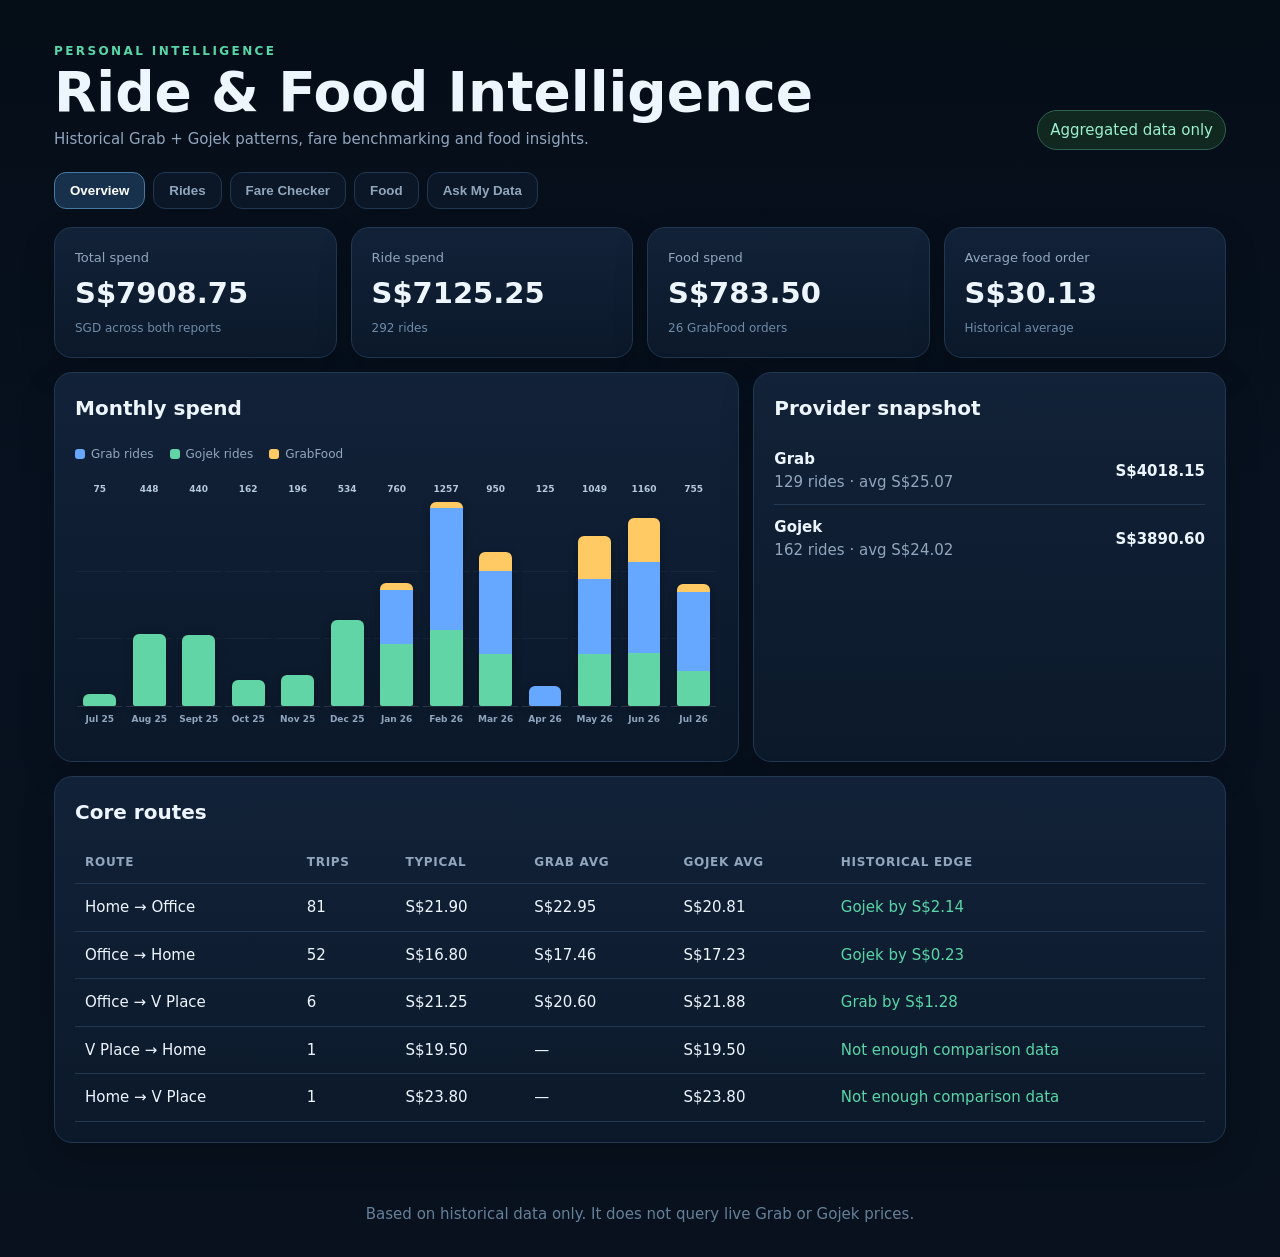
==== docs/index.html @ 95db6c5e "Update index.html" ====
<!doctype html>

<html lang="en">

<head>

  <meta charset="utf-8">

  <meta
    name="viewport"
    content="width=device-width, initial-scale=1"
  >

  <title>
    Ride & Food Intelligence
  </title>


  <!--
    Version number forces browsers to load
    the latest CSS instead of a cached copy.
  -->

  <link
    rel="stylesheet"
    href="styles.css?v=5"
  >


  <!--
    Final safety rules for the monthly chart.

    These override any older cached layout rules
    and prevent a horizontal scrollbar.
  -->

  <style>

    .chart-card {
      overflow: hidden !important;
    }


    .monthly-chart {
      width: 100% !important;

      min-width: 0 !important;

      max-width: 100% !important;

      overflow: hidden !important;
    }


    .monthly-bars {
      width: 100% !important;

      min-width: 0 !important;

      max-width: 100% !important;

      display: flex !important;

      justify-content: space-between !important;

      align-items: stretch !important;

      gap: 4px !important;

      overflow-x: hidden !important;

      overflow-y: hidden !important;

      scrollbar-width: none !important;
    }


    .monthly-bars::-webkit-scrollbar {
      display: none !important;
    }


    .month-column {
      flex: 1 1 0 !important;

      width: auto !important;

      min-width: 0 !important;

      max-width: none !important;
    }


    .month-bar-area {
      width: 100% !important;

      min-width: 0 !important;
    }


    .month-stack {
      width: min(
        34px,
        72%
      ) !important;
    }


    .month-value {
      font-size: 9px !important;

      overflow: hidden !important;

      white-space: nowrap !important;
    }


    .month-label {
      min-width: 0 !important;

      font-size: 9px !important;

      white-space: nowrap !important;

      overflow: hidden !important;
    }

  </style>

</head>


<body>


  <!-- =====================================================
       HEADER
  ====================================================== -->

  <header class="hero">

    <div>

      <div class="eyebrow">
        PERSONAL INTELLIGENCE
      </div>

      <h1>
        Ride &amp; Food Intelligence
      </h1>

      <p>
        Historical Grab + Gojek patterns,
        fare benchmarking and food insights.
      </p>

    </div>


    <div class="privacy-pill">
      Aggregated data only
    </div>

  </header>



  <!-- =====================================================
       NAVIGATION
  ====================================================== -->

  <nav class="tabs">

    <button
      class="tab active"
      data-tab="overview"
    >
      Overview
    </button>


    <button
      class="tab"
      data-tab="rides"
    >
      Rides
    </button>


    <button
      class="tab"
      data-tab="fare"
    >
      Fare Checker
    </button>


    <button
      class="tab"
      data-tab="food"
    >
      Food
    </button>


    <button
      class="tab"
      data-tab="agent"
    >
      Ask My Data
    </button>

  </nav>



  <!-- =====================================================
       MAIN
  ====================================================== -->

  <main>



    <!-- ===================================================
         OVERVIEW
    ==================================================== -->

    <section
      id="overview"
      class="panel active"
    >


      <div
        id="summaryCards"
        class="cards"
      >
      </div>



      <div class="grid two">


        <!-- MONTHLY SPEND -->

        <article class="card chart-card">

          <h2>
            Monthly spend
          </h2>

          <!--
            app.js replaces this placeholder
            with the HTML/CSS monthly chart.
          -->

          <div id="monthlyChart">
          </div>

        </article>



        <!-- PROVIDER SNAPSHOT -->

        <article class="card">

          <h2>
            Provider snapshot
          </h2>

          <div id="providerSnapshot">
          </div>

        </article>


      </div>



      <!-- CORE ROUTES -->

      <article class="card">

        <h2>
          Core routes
        </h2>


        <div class="table-wrap">

          <table>

            <thead>

              <tr>

                <th>
                  Route
                </th>

                <th>
                  Trips
                </th>

                <th>
                  Typical
                </th>

                <th>
                  Grab avg
                </th>

                <th>
                  Gojek avg
                </th>

                <th>
                  Historical edge
                </th>

              </tr>

            </thead>


            <tbody id="coreRoutes">
            </tbody>

          </table>

        </div>

      </article>


    </section>



    <!-- ===================================================
         RIDES
    ==================================================== -->

    <section
      id="rides"
      class="panel"
    >

      <article class="card">


        <div class="section-head">

          <div>

            <h2>
              Route Explorer
            </h2>

            <p>
              Compare your historical fare
              distribution and timing patterns.
            </p>

          </div>


          <select id="routeSelect">
          </select>

        </div>


        <div id="routeDetail">
        </div>


      </article>

    </section>



    <!-- ===================================================
         FARE CHECKER
    ==================================================== -->

    <section
      id="fare"
      class="panel"
    >

      <article class="card fare-box">


        <h2>
          Is this quoted fare good?
        </h2>


        <p>

          Enter a current quote and compare
          it with your own history.

          The score is from 0 to 5.

        </p>



        <div class="form-grid">


          <label>

            Route

            <select id="fareRoute">
            </select>

          </label>



          <label>

            Provider

            <select id="fareProvider">

              <option>
                Grab
              </option>

              <option>
                Gojek
              </option>

              <option value="Overall">
                Either / overall
              </option>

            </select>

          </label>



          <label>

            Quoted fare (SGD)

            <input
              id="fareAmount"
              type="number"
              step="0.01"
              min="0"
              placeholder="e.g. 24.90"
            >

          </label>



          <button id="checkFare">

            Check fare

          </button>


        </div>



        <div
          id="fareResult"
          class="result-box muted"
        >

          Enter a fare to compare
          it with your history.

        </div>


      </article>

    </section>



    <!-- ===================================================
         FOOD
    ==================================================== -->

    <section
      id="food"
      class="panel"
    >


      <div class="grid two">


        <article class="card">

          <h2>
            Food overview
          </h2>

          <div id="foodSummary">
          </div>

        </article>



        <article class="card">

          <h2>
            Most ordered
          </h2>

          <div id="topFood">
          </div>

        </article>


      </div>


    </section>



    <!-- ===================================================
         ASK MY DATA
    ==================================================== -->

    <section
      id="agent"
      class="panel"
    >


      <article class="card">


        <h2>
          Ask My Data
        </h2>


        <p>

          This first version answers common
          questions from the aggregated dataset
          without sending your data to an
          external AI service.

        </p>



        <div class="chips">


          <button
            data-q="
              What is my normal fare
              from home to office?
            "
          >
            Home → Office fare
          </button>



          <button
            data-q="
              Which is cheaper
              from home to office?
            "
          >
            Cheaper to office
          </button>



          <button
            data-q="
              How much have I spent
              on rides?
            "
          >
            Ride spend
          </button>



          <button
            data-q="
              What food do I order most?
            "
          >
            Top food
          </button>


        </div>



        <div class="ask-row">


          <input
            id="agentQuestion"
            placeholder="
              Ask about fares,
              routes,
              spending or food
            "
          >


          <button id="askButton">
            Ask
          </button>


        </div>



        <div
          id="agentAnswer"
          class="result-box"
        >

          Try one of the quick
          questions above.

        </div>


      </article>


    </section>


  </main>



  <!-- =====================================================
       FOOTER
  ====================================================== -->

  <footer>

    Based on historical data only.
    It does not query live Grab or Gojek prices.

  </footer>



  <!--
    Version number forces browser to load
    the newest JavaScript.
  -->

  <script src="app.js?v=6">
  </script>


</body>

</html>
---- docs/styles.css ----
/* =========================================================
   ROOT
========================================================= */

:root {
  --bg: #07111f;
  --bg-deep: #050d17;

  --panel: #0d1a2b;
  --panel-light: #122238;
  --panel-soft: #0a1828;

  --text: #edf5ff;
  --muted: #91a6bd;

  --accent: #58d6a7;
  --accent-blue: #6ea8ff;

  --line: #223750;

  --grab: #66a7ff;
  --gojek: #62d5a7;
  --food: #ffc963;

  --warning: #ffbf66;
  --danger: #ff8585;
}


/* =========================================================
   RESET
========================================================= */

* {
  box-sizing: border-box;
}

html {
  min-height: 100%;
}

body {
  margin: 0;
  min-height: 100vh;

  background:
    linear-gradient(
      180deg,
      var(--bg-deep),
      var(--bg) 40%,
      #08111d
    );

  color: var(--text);

  font-family:
    Inter,
    ui-sans-serif,
    system-ui,
    -apple-system,
    BlinkMacSystemFont,
    "Segoe UI",
    sans-serif;

  font-size: 15px;
  line-height: 1.5;

  overflow-x: hidden;
}


/* =========================================================
   HERO
========================================================= */

.hero {
  max-width: 1220px;

  margin: 0 auto;

  padding:
    42px
    24px
    22px;

  display: flex;

  justify-content: space-between;
  align-items: flex-end;

  gap: 24px;
}

.eyebrow {
  font-size: 12px;
  letter-spacing: 0.2em;

  color: var(--accent);

  font-weight: 800;
}

.hero h1 {
  margin: 4px 0 6px;

  font-size:
    clamp(
      30px,
      5vw,
      55px
    );

  line-height: 1.05;
}

.hero p {
  margin: 0;

  color: var(--muted);
}

.privacy-pill {
  border:
    1px solid
    #2f614f;

  background:
    #10281f;

  color:
    #9df0ce;

  padding:
    8px
    12px;

  border-radius:
    999px;

  white-space:
    nowrap;
}


/* =========================================================
   TABS
========================================================= */

.tabs {
  max-width: 1220px;

  margin:
    0
    auto;

  padding:
    0
    24px
    18px;

  display: flex;

  gap: 8px;

  overflow-x: auto;

  scrollbar-width: thin;
}

.tab {
  flex:
    0
    0
    auto;

  border:
    1px solid
    var(--line);

  background:
    #0b1727;

  color:
    var(--muted);

  padding:
    10px
    15px;

  border-radius:
    12px;

  cursor: pointer;

  font-weight: 600;
}

.tab:hover {
  color: white;

  border-color:
    #3b6b89;

  background:
    #13263d;
}

.tab.active {
  color: white;

  border-color:
    #477aa0;

  background:
    #17304c;
}


/* =========================================================
   MAIN
========================================================= */

main {
  max-width: 1220px;

  margin:
    0
    auto;

  padding:
    0
    24px
    60px;
}

.panel {
  display: none;
}

.panel.active {
  display: block;
}


/* =========================================================
   GENERAL CARD
========================================================= */

.card {
  position: relative;

  background:
    linear-gradient(
      180deg,
      rgba(18, 34, 56, 0.98),
      rgba(11, 25, 42, 0.98)
    );

  border:
    1px solid
    var(--line);

  border-radius:
    18px;

  padding:
    20px;

  box-shadow:
    0
    14px
    34px
    rgba(
      0,
      0,
      0,
      0.18
    );
}


/* =========================================================
   SUMMARY CARDS
========================================================= */

.cards {
  display: grid;

  grid-template-columns:
    repeat(
      4,
      minmax(
        0,
        1fr
      )
    );

  gap: 14px;

  margin-bottom:
    14px;
}

.metric .label {
  color:
    var(--muted);

  font-size:
    13px;
}

.metric .value {
  margin-top:
    4px;

  font-size:
    29px;

  font-weight:
    800;
}

.metric .sub {
  margin-top:
    4px;

  font-size:
    12px;

  color:
    #6f8ba6;
}


/* =========================================================
   GENERAL GRID
========================================================= */

.grid.two {
  display: grid;

  grid-template-columns:
    minmax(
      0,
      1.45fr
    )
    minmax(
      0,
      1fr
    );

  gap: 14px;

  margin-bottom:
    14px;
}


/* =========================================================
   HEADINGS
========================================================= */

h2 {
  margin:
    0
    0
    14px;

  font-size:
    20px;
}

h3 {
  margin: 0;

  font-size:
    18px;
}

.section-head {
  display: flex;

  justify-content:
    space-between;

  align-items:
    center;

  gap: 16px;

  margin-bottom:
    18px;
}

.section-head p {
  margin:
    3px
    0;

  color:
    var(--muted);
}


/* =========================================================
   MONTHLY CHART
========================================================= */

.chart-card {
  height: 390px;
  min-height: 390px;

  overflow: hidden !important;
}

#monthlyChart {
  width: 100%;

  overflow: hidden;
}

.monthly-chart {
  width: 100% !important;

  min-width: 0 !important;
  max-width: 100% !important;

  height: 310px;

  display: flex;

  flex-direction:
    column;

  overflow:
    hidden !important;
}


/* =========================================================
   MONTHLY LEGEND
========================================================= */

.monthly-legend {
  height: 34px;
  min-height: 34px;

  display: flex;

  align-items:
    center;

  flex-wrap:
    wrap;

  gap: 16px;

  margin-bottom:
    6px;

  color:
    var(--muted);

  font-size:
    12px;
}

.legend-item {
  display: flex;

  align-items:
    center;

  gap: 6px;
}

.legend-dot {
  width: 10px;
  height: 10px;

  border-radius:
    3px;
}

.legend-grab {
  background:
    var(--grab);
}

.legend-gojek {
  background:
    var(--gojek);
}

.legend-food {
  background:
    var(--food);
}


/* =========================================================
   MONTHLY BARS
========================================================= */

.monthly-bars {
  width: 100% !important;

  min-width: 0 !important;
  max-width: 100% !important;

  height: 265px;
  min-height: 265px;
  max-height: 265px;

  display: flex;

  justify-content:
    space-between;

  align-items:
    stretch;

  gap: 4px;

  padding:
    0
    2px;

  overflow:
    hidden !important;

  scrollbar-width:
    none;
}

.monthly-bars::-webkit-scrollbar {
  display: none;
}

.month-column {
  flex:
    1
    1
    0 !important;

  min-width:
    0 !important;

  max-width:
    none !important;

  height:
    265px;

  display:
    grid;

  grid-template-rows:
    25px
    205px
    35px;

  text-align:
    center;
}

.month-value {
  height:
    25px;

  display:
    flex;

  align-items:
    center;

  justify-content:
    center;

  color:
    #b7c9db;

  font-size:
    9px;

  font-weight:
    600;

  white-space:
    nowrap;

  overflow:
    hidden;
}

.month-bar-area {
  width:
    100%;

  min-width:
    0;

  height:
    205px;

  display:
    flex;

  align-items:
    flex-end;

  justify-content:
    center;

  position:
    relative;

  border-bottom:
    1px solid
    rgba(
      145,
      166,
      189,
      0.2
    );
}

.month-bar-area::before {
  content: "";

  position:
    absolute;

  left: 0;
  right: 0;

  bottom:
    33%;

  border-top:
    1px solid
    rgba(
      255,
      255,
      255,
      0.04
    );
}

.month-bar-area::after {
  content: "";

  position:
    absolute;

  left: 0;
  right: 0;

  bottom:
    66%;

  border-top:
    1px solid
    rgba(
      255,
      255,
      255,
      0.04
    );
}

.month-stack {
  width:
    min(
      34px,
      72%
    ) !important;

  min-height:
    2px;

  max-height:
    100%;

  display:
    flex;

  flex-direction:
    column-reverse;

  border-radius:
    6px
    6px
    2px
    2px;

  overflow:
    hidden;

  position:
    relative;

  z-index:
    2;

  cursor:
    help;

  box-shadow:
    0
    3px
    10px
    rgba(
      0,
      0,
      0,
      0.25
    );

  transition:
    0.18s ease;
}

.month-stack:hover {
  transform:
    translateY(
      -4px
    );

  filter:
    brightness(
      1.12
    );
}

.month-segment {
  width:
    100%;

  flex-shrink:
    0;
}

.segment-grab {
  background:
    var(--grab);
}

.segment-gojek {
  background:
    var(--gojek);
}

.segment-food {
  background:
    var(--food);
}

.month-label {
  min-width:
    0;

  height:
    35px;

  padding-top:
    7px;

  color:
    var(--muted);

  font-size:
    9px;

  font-weight:
    600;

  line-height:
    1.15;

  white-space:
    nowrap;

  overflow:
    hidden;
}

.monthly-empty {
  min-height:
    240px;

  display:
    flex;

  align-items:
    center;

  justify-content:
    center;

  color:
    var(--muted);
}


/* =========================================================
   PROVIDER / FOOD ROWS
========================================================= */

.provider-row,
.food-row {
  display:
    flex;

  justify-content:
    space-between;

  align-items:
    center;

  gap: 12px;

  padding:
    11px
    0;

  border-bottom:
    1px solid
    var(--line);
}

.provider-row:last-child,
.food-row:last-child {
  border-bottom:
    0;
}


/* =========================================================
   TABLES
========================================================= */

.table-wrap {
  width:
    100%;

  overflow-x:
    auto;

  overflow-y:
    hidden;
}

table {
  width:
    100%;

  border-collapse:
    collapse;
}

th,
td {
  padding:
    12px
    10px;

  text-align:
    left;

  border-bottom:
    1px solid
    var(--line);

  white-space:
    nowrap;
}

th {
  color:
    var(--muted);

  font-size:
    12px;

  text-transform:
    uppercase;

  letter-spacing:
    0.06em;
}

.good {
  color:
    var(--accent);
}

.muted {
  color:
    var(--muted);
}


/* =========================================================
   FORM ELEMENTS
========================================================= */

select,
input {
  width:
    100%;

  border:
    1px solid
    #29425d;

  border-radius:
    10px;

  background:
    #081523;

  color:
    var(--text);

  padding:
    11px
    12px;

  font:
    inherit;

  outline:
    none;
}

select:focus,
input:focus {
  border-color:
    var(--accent-blue);

  box-shadow:
    0
    0
    0
    2px
    rgba(
      110,
      168,
      255,
      0.12
    );
}

select {
  min-width:
    210px;
}


/* =========================================================
   BASIC ROUTE KPI
========================================================= */

.route-kpis {
  display:
    grid;

  grid-template-columns:
    repeat(
      4,
      minmax(
        0,
        1fr
      )
    );

  gap:
    12px;
}

.mini {
  padding:
    15px;

  border:
    1px solid
    var(--line);

  border-radius:
    14px;

  background:
    #091827;
}

.mini span {
  display:
    block;

  color:
    var(--muted);

  font-size:
    12px;

  margin-bottom:
    4px;
}

.mini strong {
  font-size:
    21px;
}


/* =========================================================
   RIDES GLOBAL SUMMARY
========================================================= */

.rides-global-summary {
  display:
    grid;

  grid-template-columns:
    repeat(
      4,
      minmax(
        0,
        1fr
      )
    );

  gap:
    12px;

  margin-bottom:
    26px;
}

.ride-summary-box {
  padding:
    16px;

  border:
    1px solid
    var(--line);

  border-radius:
    14px;

  background:
    #091827;
}

.ride-summary-box span {
  display:
    block;

  color:
    var(--muted);

  font-size:
    12px;
}

.ride-summary-box strong {
  display:
    block;

  margin-top:
    4px;

  font-size:
    21px;
}


/* =========================================================
   RIDE SECTIONS
========================================================= */

.ride-section {
  margin-top:
    30px;

  padding-top:
    26px;

  border-top:
    1px solid
    var(--line);
}

.ride-section-title {
  display:
    flex;

  justify-content:
    space-between;

  gap:
    20px;

  margin-bottom:
    18px;
}

.ride-section-title p {
  margin:
    4px
    0
    0;

  color:
    var(--muted);

  font-size:
    13px;
}


/* =========================================================
   MOST FREQUENT ROUTES
========================================================= */

.route-ranking {
  display:
    grid;

  gap:
    8px;
}

.route-rank-row {
  width:
    100%;

  display:
    grid;

  grid-template-columns:
    38px
    minmax(
      0,
      1fr
    )
    auto;

  align-items:
    center;

  gap:
    12px;

  padding:
    12px
    14px;

  border:
    1px solid
    var(--line);

  border-radius:
    12px;

  background:
    #091827;

  color:
    var(--text);

  text-align:
    left;

  cursor:
    pointer;

  transition:
    0.15s ease;
}

.route-rank-row:hover {
  border-color:
    #426587;

  background:
    #102239;

  transform:
    translateX(
      2px
    );
}

.route-rank-row.active-route {
  border-color:
    #39735e;

  background:
    #10271f;
}

.rank-number {
  width:
    30px;

  height:
    30px;

  display:
    flex;

  align-items:
    center;

  justify-content:
    center;

  border-radius:
    50%;

  background:
    #162941;

  color:
    var(--accent);

  font-weight:
    800;
}

.rank-route {
  min-width:
    0;
}

.rank-route strong {
  display:
    block;

  overflow:
    hidden;

  text-overflow:
    ellipsis;

  white-space:
    nowrap;
}

.rank-route small {
  display:
    block;

  margin-top:
    2px;

  color:
    var(--muted);
}

.rank-edge {
  color:
    var(--accent);

  font-size:
    12px;

  text-align:
    right;

  white-space:
    nowrap;
}


/* =========================================================
   SELECTED ROUTE HEADER
========================================================= */

.selected-route-header {
  margin-top:
    30px;

  display:
    flex;

  justify-content:
    space-between;

  align-items:
    center;

  gap:
    20px;
}

.route-eyebrow {
  color:
    var(--accent);

  font-size:
    11px;

  font-weight:
    800;

  letter-spacing:
    0.14em;

  margin-bottom:
    3px;
}

.selected-route-header h2 {
  margin:
    0
    0
    8px;

  font-size:
    28px;
}

.route-median-big {
  min-width:
    180px;

  padding:
    15px
    18px;

  border:
    1px solid
    var(--line);

  border-radius:
    14px;

  background:
    #091827;

  text-align:
    right;
}

.route-median-big span {
  display:
    block;

  color:
    var(--muted);

  font-size:
    12px;
}

.route-median-big strong {
  display:
    block;

  margin-top:
    2px;

  font-size:
    28px;
}


/* =========================================================
   CONFIDENCE BADGE
========================================================= */

.confidence-badge {
  display:
    inline-flex;

  align-items:
    center;

  padding:
    5px
    9px;

  border-radius:
    999px;

  font-size:
    11px;

  font-weight:
    700;
}

.confidence-high {
  background:
    #103225;

  border:
    1px solid
    #2c7457;

  color:
    #86e7bd;
}

.confidence-medium {
  background:
    #122a3f;

  border:
    1px solid
    #376389;

  color:
    #8fc8ff;
}

.confidence-low {
  background:
    #302619;

  border:
    1px solid
    #775c35;

  color:
    #ffd089;
}


/* =========================================================
   ENHANCED ROUTE KPIs
========================================================= */

.enhanced-route-kpis {
  margin-top:
    20px;
}


/* =========================================================
   ROUTE INTELLIGENCE
========================================================= */

.route-intelligence-banner {
  margin-top:
    16px;
}

.recommendation-good,
.recommendation-neutral {
  padding:
    15px
    17px;

  border-radius:
    13px;
}

.recommendation-good {
  border:
    1px solid
    #2b6b52;

  background:
    #0d281f;

  color:
    #b7f4d9;
}

.recommendation-neutral {
  border:
    1px solid
    var(--line);

  background:
    #0a1c2c;

  color:
    #bdd0e2;
}


/* =========================================================
   PROVIDER COMPARISON CARDS
========================================================= */

.ride-provider-grid {
  display:
    grid;

  grid-template-columns:
    repeat(
      2,
      minmax(
        0,
        1fr
      )
    );

  gap:
    14px;
}

.ride-provider-card {
  padding:
    18px;

  border:
    1px solid
    var(--line);

  border-radius:
    16px;

  background:
    #091827;
}

.ride-provider-card.provider-winner {
  border-color:
    #35755a;

  background:
    linear-gradient(
      180deg,
      #10271f,
      #091b17
    );
}

.provider-card-head {
  display:
    flex;

  justify-content:
    space-between;

  align-items:
    center;

  gap:
    12px;
}

.winner-badge {
  padding:
    4px
    8px;

  border-radius:
    999px;

  background:
    #174330;

  color:
    #8ce6bd;

  font-size:
    10px;

  font-weight:
    800;
}

.provider-main-value {
  margin-top:
    12px;

  font-size:
    32px;

  font-weight:
    900;
}

.provider-detail-grid {
  margin-top:
    16px;

  padding-top:
    14px;

  border-top:
    1px solid
    var(--line);

  display:
    grid;

  grid-template-columns:
    1fr
    1fr;

  gap:
    12px;
}

.provider-detail-grid span {
  display:
    block;

  color:
    var(--muted);

  font-size:
    11px;
}

.provider-detail-grid strong {
  display:
    block;

  margin-top:
    3px;
}


/* =========================================================
   PATTERN INSIGHTS
========================================================= */

.pattern-insights {
  display:
    grid;

  grid-template-columns:
    repeat(
      2,
      minmax(
        0,
        1fr
      )
    );

  gap:
    12px;

  margin-bottom:
    18px;
}

.pattern-callout {
  padding:
    16px;

  border-radius:
    14px;
}

.pattern-callout span,
.pattern-callout small {
  display:
    block;
}

.pattern-callout span {
  font-size:
    11px;

  font-weight:
    700;

  text-transform:
    uppercase;

  letter-spacing:
    0.05em;

  opacity:
    0.8;
}

.pattern-callout strong {
  display:
    block;

  margin:
    4px
    0;

  font-size:
    21px;
}

.pattern-callout small {
  opacity:
    0.8;
}

.best-pattern {
  border:
    1px solid
    #2a7256;

  background:
    #0e291f;

  color:
    #a8edcf;
}

.expensive-pattern {
  border:
    1px solid
    #775d39;

  background:
    #2b2318;

  color:
    #ffd59a;
}


/* =========================================================
   PATTERN BARS
========================================================= */

.pattern-list {
  display:
    grid;

  gap:
    10px;
}

.pattern-row {
  display:
    grid;

  grid-template-columns:
    145px
    minmax(
      0,
      1fr
    )
    75px;

  align-items:
    center;

  gap:
    12px;
}

.pattern-name strong {
  display:
    block;

  font-size:
    13px;
}

.pattern-name small {
  display:
    block;

  color:
    var(--muted);

  font-size:
    11px;
}

.pattern-bar-track {
  height:
    10px;

  overflow:
    hidden;

  border-radius:
    999px;

  background:
    #06111e;
}

.pattern-bar-fill {
  height:
    100%;

  min-width:
    3px;

  border-radius:
    999px;

  background:
    linear-gradient(
      90deg,
      var(--accent),
      var(--accent-blue)
    );
}

.pattern-price {
  text-align:
    right;

  font-weight:
    700;
}


/* =========================================================
   FARE CHECKER
========================================================= */

.form-grid {
  display:
    grid;

  grid-template-columns:
    minmax(
      0,
      2fr
    )
    minmax(
      0,
      1fr
    )
    minmax(
      0,
      1fr
    )
    auto;

  gap:
    12px;

  align-items:
    end;
}

.form-grid label {
  color:
    var(--muted);

  font-size:
    12px;
}

.form-grid button,
.ask-row button {
  height:
    43px;

  border:
    0;

  border-radius:
    11px;

  padding:
    0
    20px;

  font-weight:
    800;

  background:
    linear-gradient(
      135deg,
      var(--accent),
      #54a9ff
    );

  color:
    #05131d;

  cursor:
    pointer;
}

.form-grid button:hover,
.ask-row button:hover {
  filter:
    brightness(
      1.08
    );
}

.result-box {
  margin-top:
    18px;

  padding:
    18px;

  border:
    1px solid
    var(--line);

  border-radius:
    14px;

  background:
    #081624;
}

.score {
  font-size:
    38px;

  font-weight:
    900;

  line-height:
    1.1;
}

.score small {
  font-size:
    15px;

  color:
    var(--muted);
}


/* =========================================================
   ASK MY DATA
========================================================= */

.chips {
  display:
    flex;

  flex-wrap:
    wrap;

  gap:
    8px;

  margin-bottom:
    14px;
}

.chips button {
  border:
    1px solid
    var(--line);

  background:
    #0b1727;

  color:
    var(--muted);

  padding:
    9px
    13px;

  border-radius:
    999px;

  cursor:
    pointer;
}

.chips button:hover {
  color:
    white;

  border-color:
    #3b6b89;

  background:
    #13263d;
}

.ask-row {
  display:
    grid;

  grid-template-columns:
    minmax(
      0,
      1fr
    )
    auto;

  gap:
    10px;
}


/* =========================================================
   FOOTER
========================================================= */

footer {
  padding:
    0
    24px
    32px;

  text-align:
    center;

  color:
    #658099;
}


/* =========================================================
   TABLET
========================================================= */

@media (
  max-width:
    900px
) {

  .cards {
    grid-template-columns:
      repeat(
        2,
        minmax(
          0,
          1fr
        )
      );
  }

  .grid.two {
    grid-template-columns:
      1fr;
  }

  .rides-global-summary {
    grid-template-columns:
      repeat(
        2,
        minmax(
          0,
          1fr
        )
      );
  }

  .route-kpis {
    grid-template-columns:
      repeat(
        2,
        minmax(
          0,
          1fr
        )
      );
  }

  .ride-provider-grid {
    grid-template-columns:
      1fr;
  }

  .form-grid {
    grid-template-columns:
      1fr
      1fr;
  }

  .hero {
    align-items:
      flex-start;

    flex-direction:
      column;
  }

  .privacy-pill {
    align-self:
      flex-start;
  }

  .route-rank-row {
    grid-template-columns:
      38px
      minmax(
        0,
        1fr
      );
  }

  .rank-edge {
    grid-column:
      2;

    text-align:
      left;
  }
}


/* =========================================================
   MOBILE
========================================================= */

@media (
  max-width:
    600px
) {

  .hero {
    padding:
      28px
      16px
      18px;
  }

  .tabs {
    padding:
      0
      16px
      16px;
  }

  main {
    padding:
      0
      16px
      40px;
  }

  .cards {
    grid-template-columns:
      1fr;
  }

  .rides-global-summary {
    grid-template-columns:
      1fr
      1fr;
  }

  .route-kpis {
    grid-template-columns:
      1fr
      1fr;
  }

  .form-grid {
    grid-template-columns:
      1fr;
  }

  .ask-row {
    grid-template-columns:
      1fr;
  }

  .section-head {
    align-items:
      stretch;

    flex-direction:
      column;
  }

  select {
    min-width:
      0;
  }

  .selected-route-header {
    align-items:
      stretch;

    flex-direction:
      column;
  }

  .route-median-big {
    width:
      100%;

    text-align:
      left;
  }

  .pattern-insights {
    grid-template-columns:
      1fr;
  }

  .pattern-row {
    grid-template-columns:
      105px
      minmax(
        0,
        1fr
      )
      65px;

    gap:
      8px;
  }

  .rank-edge {
    white-space:
      normal;
  }

  .provider-detail-grid {
    grid-template-columns:
      1fr;
  }
}


/* =========================================================
   SMALL MOBILE
========================================================= */

@media (
  max-width:
    420px
) {

  .rides-global-summary {
    grid-template-columns:
      1fr;
  }

  .route-kpis {
    grid-template-columns:
      1fr;
  }

  .route-rank-row {
    grid-template-columns:
      32px
      minmax(
        0,
        1fr
      );
  }

  .pattern-row {
    grid-template-columns:
      90px
      minmax(
        0,
        1fr
      )
      60px;
  }

  .pattern-name strong {
    font-size:
      12px;
  }
}
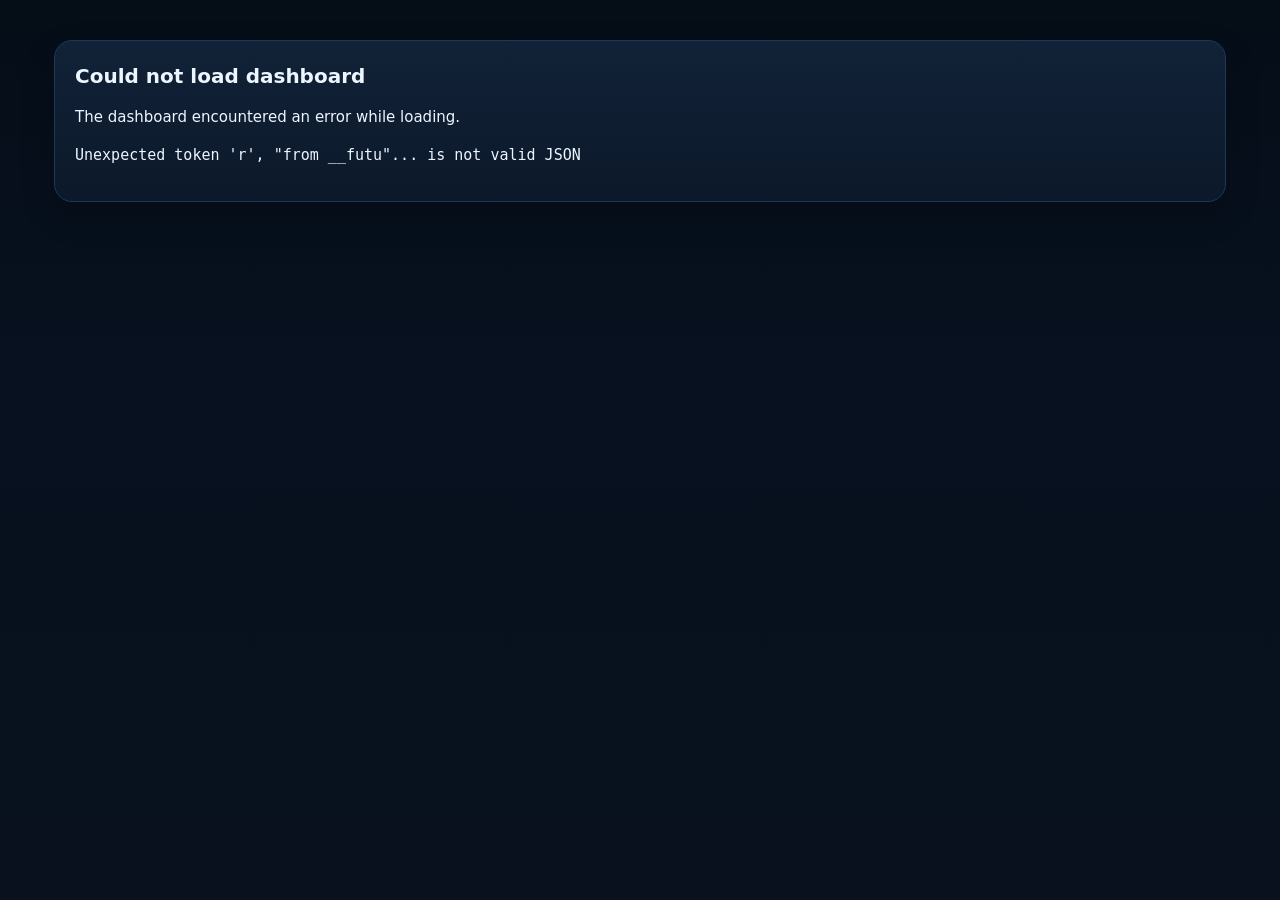
==== commit 58d17aef: "Update index.html" ====
--- a/docs/index.html
+++ b/docs/index.html
@@ -252,7 +252,7 @@
           </h2>
 
           <!--
-            app.js replaces this placeholder
+             replaces this placeholder
             with the HTML/CSS monthly chart.
           -->
 
@@ -679,7 +679,7 @@
     the newest JavaScript.
   -->
 
-  <script src="app.js?v=6">
+  <script src="app.js?v=12">
   </script>
 
 
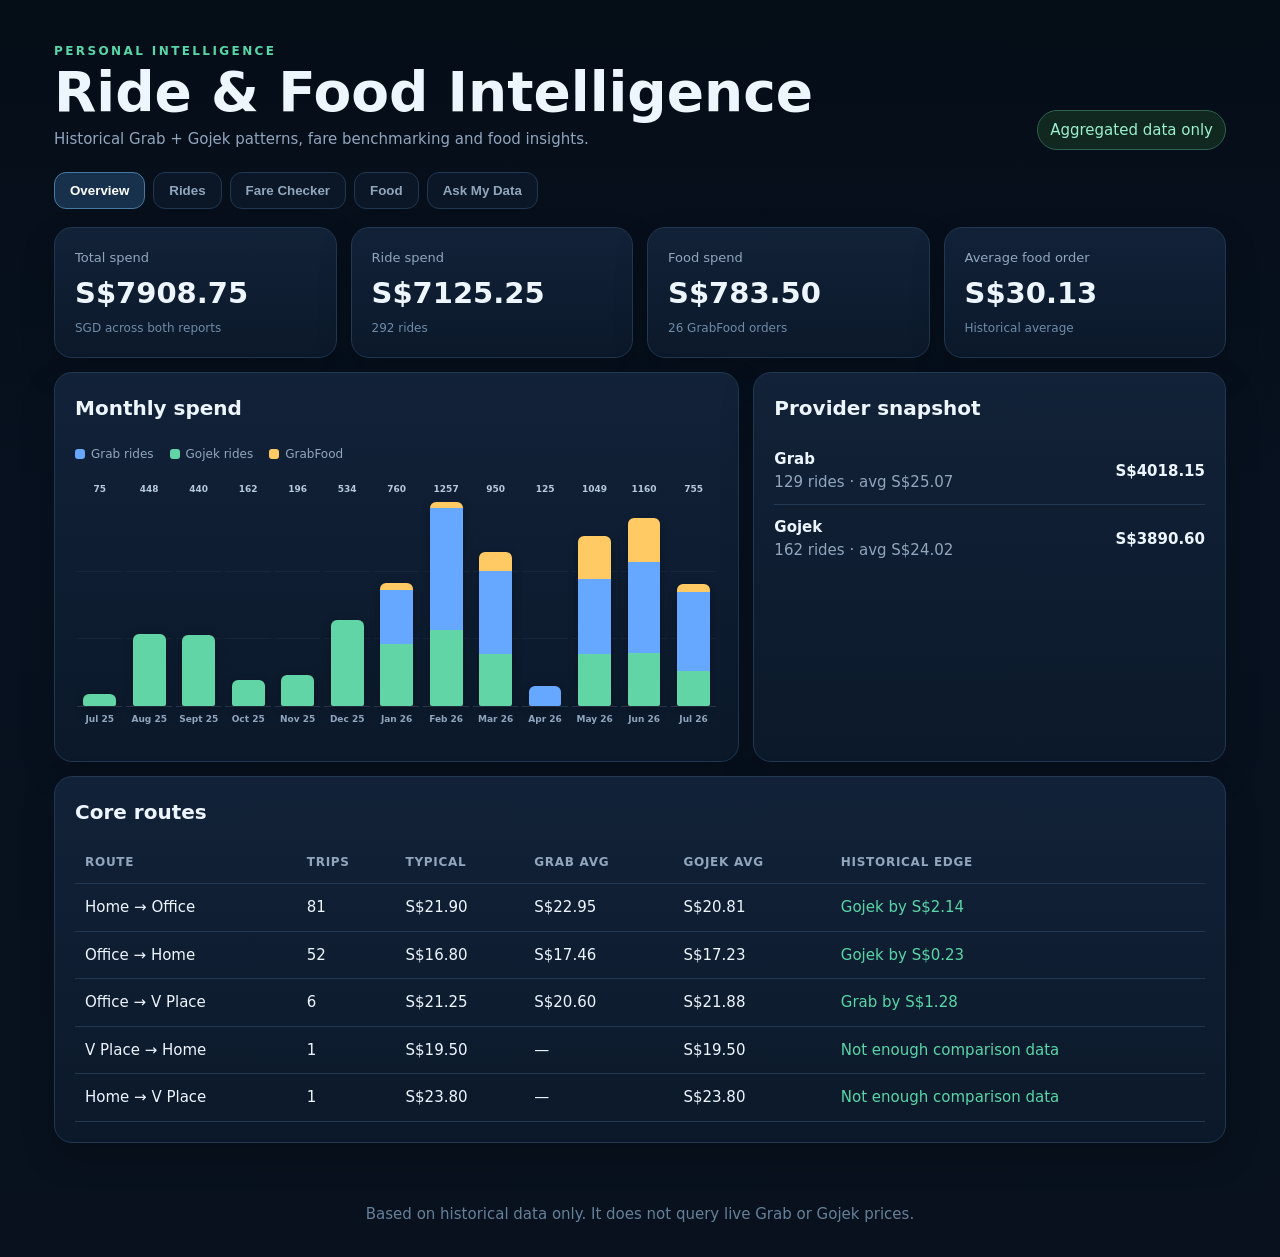
==== commit b0d81d6c: "Update index.html" ====
--- a/docs/index.html
+++ b/docs/index.html
@@ -679,7 +679,7 @@
     the newest JavaScript.
   -->
 
-  <script src="app.js?v=12">
+  <script src="app.js?v=13">
   </script>
 
 
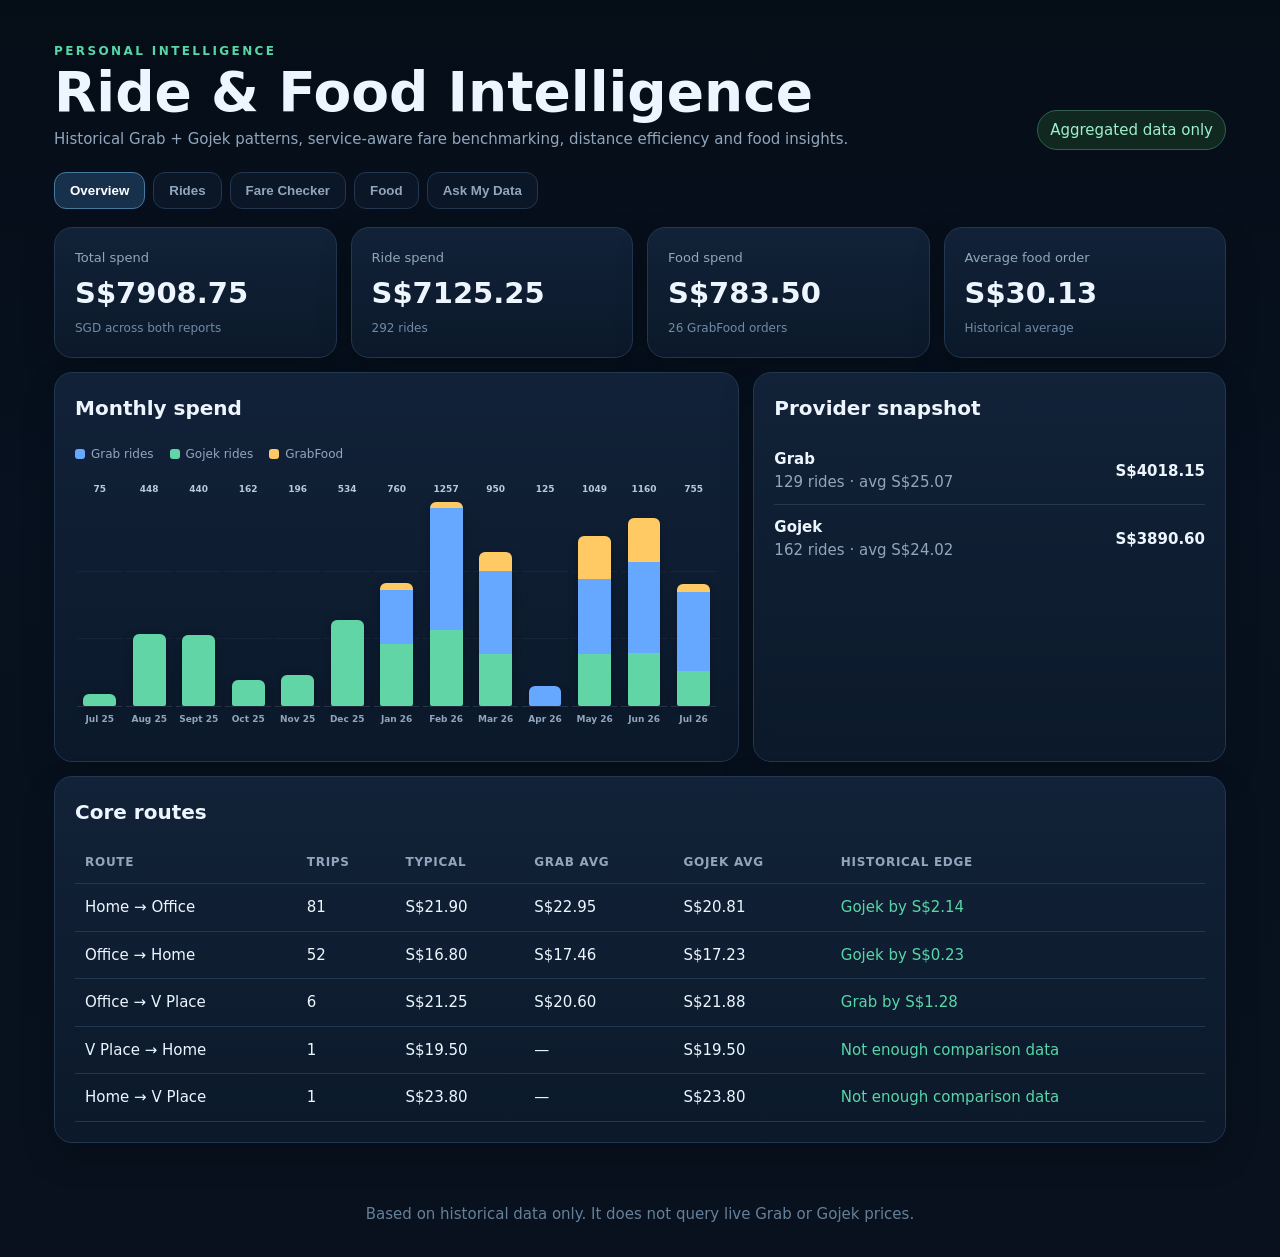
==== commit f6fa5ddc: "Add files via upload" ====
--- a/docs/index.html
+++ b/docs/index.html
@@ -1,460 +1,157 @@
 <!doctype html>
-
 <html lang="en">
-
 <head>
-
   <meta charset="utf-8">
-
-  <meta
-    name="viewport"
-    content="width=device-width, initial-scale=1"
-  >
-
-  <title>
-    Ride & Food Intelligence
-  </title>
-
-
-  <!--
-    Version number forces browsers to load
-    the latest CSS instead of a cached copy.
-  -->
-
-  <link
-    rel="stylesheet"
-    href="styles.css?v=5"
-  >
-
-
-  <!--
-    Final safety rules for the monthly chart.
-
-    These override any older cached layout rules
-    and prevent a horizontal scrollbar.
-  -->
-
+  <meta name="viewport" content="width=device-width, initial-scale=1">
+  <title>Ride &amp; Food Intelligence</title>
+  <link rel="stylesheet" href="styles.css?v=5">
+
+  <!-- Monthly-chart safety rules retained from the working site. -->
   <style>
-
-    .chart-card {
-      overflow: hidden !important;
-    }
-
-
+    .chart-card { overflow: hidden !important; }
     .monthly-chart {
       width: 100% !important;
-
-      min-width: 0 !important;
-
+      min-width: 0 !important;
       max-width: 100% !important;
-
       overflow: hidden !important;
     }
-
-
     .monthly-bars {
       width: 100% !important;
-
-      min-width: 0 !important;
-
+      min-width: 0 !important;
       max-width: 100% !important;
-
       display: flex !important;
-
       justify-content: space-between !important;
-
       align-items: stretch !important;
-
       gap: 4px !important;
-
       overflow-x: hidden !important;
-
       overflow-y: hidden !important;
-
       scrollbar-width: none !important;
     }
-
-
-    .monthly-bars::-webkit-scrollbar {
-      display: none !important;
-    }
-
-
+    .monthly-bars::-webkit-scrollbar { display: none !important; }
     .month-column {
       flex: 1 1 0 !important;
-
       width: auto !important;
-
-      min-width: 0 !important;
-
+      min-width: 0 !important;
       max-width: none !important;
     }
-
-
     .month-bar-area {
       width: 100% !important;
-
-      min-width: 0 !important;
-    }
-
-
-    .month-stack {
-      width: min(
-        34px,
-        72%
-      ) !important;
-    }
-
-
+      min-width: 0 !important;
+    }
+    .month-stack { width: min(34px,72%) !important; }
     .month-value {
       font-size: 9px !important;
-
       overflow: hidden !important;
-
       white-space: nowrap !important;
     }
-
-
     .month-label {
       min-width: 0 !important;
-
       font-size: 9px !important;
-
       white-space: nowrap !important;
-
       overflow: hidden !important;
     }
-
   </style>
-
 </head>
-
-
 <body>
-
-
-  <!-- =====================================================
-       HEADER
-  ====================================================== -->
-
   <header class="hero">
-
     <div>
-
-      <div class="eyebrow">
-        PERSONAL INTELLIGENCE
+      <div class="eyebrow">PERSONAL INTELLIGENCE</div>
+      <h1>Ride &amp; Food Intelligence</h1>
+      <p>Historical Grab + Gojek patterns, service-aware fare benchmarking, distance efficiency and food insights.</p>
+    </div>
+    <div class="privacy-pill">Aggregated data only</div>
+  </header>
+
+  <nav class="tabs">
+    <button class="tab active" data-tab="overview">Overview</button>
+    <button class="tab" data-tab="rides">Rides</button>
+    <button class="tab" data-tab="fare">Fare Checker</button>
+    <button class="tab" data-tab="food">Food</button>
+    <button class="tab" data-tab="agent">Ask My Data</button>
+  </nav>
+
+  <main>
+    <section id="overview" class="panel active">
+      <div id="summaryCards" class="cards"></div>
+
+      <div class="grid two">
+        <article class="card chart-card">
+          <h2>Monthly spend</h2>
+          <div id="monthlyChart"></div>
+        </article>
+
+        <article class="card">
+          <h2>Provider snapshot</h2>
+          <div id="providerSnapshot"></div>
+        </article>
       </div>
 
-      <h1>
-        Ride &amp; Food Intelligence
-      </h1>
-
-      <p>
-        Historical Grab + Gojek patterns,
-        fare benchmarking and food insights.
-      </p>
-
-    </div>
-
-
-    <div class="privacy-pill">
-      Aggregated data only
-    </div>
-
-  </header>
-
-
-
-  <!-- =====================================================
-       NAVIGATION
-  ====================================================== -->
-
-  <nav class="tabs">
-
-    <button
-      class="tab active"
-      data-tab="overview"
-    >
-      Overview
-    </button>
-
-
-    <button
-      class="tab"
-      data-tab="rides"
-    >
-      Rides
-    </button>
-
-
-    <button
-      class="tab"
-      data-tab="fare"
-    >
-      Fare Checker
-    </button>
-
-
-    <button
-      class="tab"
-      data-tab="food"
-    >
-      Food
-    </button>
-
-
-    <button
-      class="tab"
-      data-tab="agent"
-    >
-      Ask My Data
-    </button>
-
-  </nav>
-
-
-
-  <!-- =====================================================
-       MAIN
-  ====================================================== -->
-
-  <main>
-
-
-
-    <!-- ===================================================
-         OVERVIEW
-    ==================================================== -->
-
-    <section
-      id="overview"
-      class="panel active"
-    >
-
-
-      <div
-        id="summaryCards"
-        class="cards"
-      >
-      </div>
-
-
-
-      <div class="grid two">
-
-
-        <!-- MONTHLY SPEND -->
-
-        <article class="card chart-card">
-
-          <h2>
-            Monthly spend
-          </h2>
-
-          <!--
-             replaces this placeholder
-            with the HTML/CSS monthly chart.
-          -->
-
-          <div id="monthlyChart">
+      <article class="card">
+        <h2>Core routes</h2>
+        <div class="table-wrap">
+          <table>
+            <thead>
+              <tr>
+                <th>Route</th>
+                <th>Trips</th>
+                <th>Typical</th>
+                <th>Grab avg</th>
+                <th>Gojek avg</th>
+                <th>Historical edge</th>
+              </tr>
+            </thead>
+            <tbody id="coreRoutes"></tbody>
+          </table>
+        </div>
+      </article>
+    </section>
+
+    <section id="rides" class="panel">
+      <article class="card">
+        <div class="section-head">
+          <div>
+            <h2>Route Explorer</h2>
+            <p>Compare historical fares, Grab booking types, timing, driving distance and S$/km.</p>
           </div>
-
-        </article>
-
-
-
-        <!-- PROVIDER SNAPSHOT -->
-
-        <article class="card">
-
-          <h2>
-            Provider snapshot
-          </h2>
-
-          <div id="providerSnapshot">
-          </div>
-
-        </article>
-
-
-      </div>
-
-
-
-      <!-- CORE ROUTES -->
-
-      <article class="card">
-
-        <h2>
-          Core routes
-        </h2>
-
-
-        <div class="table-wrap">
-
-          <table>
-
-            <thead>
-
-              <tr>
-
-                <th>
-                  Route
-                </th>
-
-                <th>
-                  Trips
-                </th>
-
-                <th>
-                  Typical
-                </th>
-
-                <th>
-                  Grab avg
-                </th>
-
-                <th>
-                  Gojek avg
-                </th>
-
-                <th>
-                  Historical edge
-                </th>
-
-              </tr>
-
-            </thead>
-
-
-            <tbody id="coreRoutes">
-            </tbody>
-
-          </table>
-
-        </div>
-
-      </article>
-
-
-    </section>
-
-
-
-    <!-- ===================================================
-         RIDES
-    ==================================================== -->
-
-    <section
-      id="rides"
-      class="panel"
-    >
-
-      <article class="card">
-
-
-        <div class="section-head">
-
-          <div>
-
-            <h2>
-              Route Explorer
-            </h2>
-
-            <p>
-              Compare your historical fare
-              distribution and timing patterns.
-            </p>
-
-          </div>
-
-
-          <select id="routeSelect">
-          </select>
-
-        </div>
-
-
-        <div id="routeDetail">
-        </div>
-
-
-      </article>
-
-    </section>
-
-
-
-    <!-- ===================================================
-         FARE CHECKER
-    ==================================================== -->
-
-    <section
-      id="fare"
-      class="panel"
-    >
-
+          <select id="routeSelect"></select>
+        </div>
+        <div id="routeDetail"></div>
+      </article>
+    </section>
+
+    <section id="fare" class="panel">
       <article class="card fare-box">
-
-
-        <h2>
-          Is this quoted fare good?
-        </h2>
-
-
+        <h2>Is this quoted fare good?</h2>
         <p>
-
-          Enter a current quote and compare
-          it with your own history.
-
+          Compare a current quote with your own history using route, provider,
+          Grab pricing type, time of travel, weekday, driving distance and S$/km.
           The score is from 0 to 5.
-
         </p>
 
-
-
         <div class="form-grid">
-
-
           <label>
-
             Route
-
-            <select id="fareRoute">
+            <select id="fareRoute"></select>
+          </label>
+
+          <label>
+            Provider
+            <select id="fareProvider">
+              <option>Grab</option>
+              <option>Gojek</option>
+              <option value="Overall">Either / overall</option>
             </select>
-
-          </label>
-
-
+          </label>
+
+          <label id="farePricingLabel">
+            Grab pricing type
+            <select id="farePricingType">
+              <option value="Any">Not sure / any Grab</option>
+            </select>
+          </label>
 
           <label>
-
-            Provider
-
-            <select id="fareProvider">
-
-              <option>
-                Grab
-              </option>
-
-              <option>
-                Gojek
-              </option>
-
-              <option value="Overall">
-                Either / overall
-              </option>
-
-            </select>
-
-          </label>
-
-
-
-          <label>
-
             Quoted fare (SGD)
-
             <input
               id="fareAmount"
               type="number"
@@ -462,227 +159,62 @@
               min="0"
               placeholder="e.g. 24.90"
             >
-
-          </label>
-
-
-
-          <button id="checkFare">
-
-            Check fare
-
-          </button>
-
-
-        </div>
-
-
-
-        <div
-          id="fareResult"
-          class="result-box muted"
-        >
-
-          Enter a fare to compare
-          it with your history.
-
-        </div>
-
-
-      </article>
-
-    </section>
-
-
-
-    <!-- ===================================================
-         FOOD
-    ==================================================== -->
-
-    <section
-      id="food"
-      class="panel"
-    >
-
-
+          </label>
+
+          <button id="checkFare">Check fare</button>
+        </div>
+
+        <div id="fareResult" class="result-box muted">
+          Enter a fare to compare it with your history.
+        </div>
+      </article>
+    </section>
+
+    <section id="food" class="panel">
       <div class="grid two">
-
-
         <article class="card">
-
-          <h2>
-            Food overview
-          </h2>
-
-          <div id="foodSummary">
-          </div>
-
-        </article>
-
-
+          <h2>Food overview</h2>
+          <div id="foodSummary"></div>
+        </article>
 
         <article class="card">
-
-          <h2>
-            Most ordered
-          </h2>
-
-          <div id="topFood">
-          </div>
-
-        </article>
-
-
+          <h2>Most ordered</h2>
+          <div id="topFood"></div>
+        </article>
       </div>
-
-
-    </section>
-
-
-
-    <!-- ===================================================
-         ASK MY DATA
-    ==================================================== -->
-
-    <section
-      id="agent"
-      class="panel"
-    >
-
-
+    </section>
+
+    <section id="agent" class="panel">
       <article class="card">
-
-
-        <h2>
-          Ask My Data
-        </h2>
-
-
+        <h2>Ask My Data</h2>
         <p>
-
-          This first version answers common
-          questions from the aggregated dataset
-          without sending your data to an
-          external AI service.
-
+          This version answers common questions from the aggregated dataset
+          without sending your data to an external AI service.
         </p>
 
-
-
         <div class="chips">
-
-
-          <button
-            data-q="
-              What is my normal fare
-              from home to office?
-            "
-          >
-            Home → Office fare
-          </button>
-
-
-
-          <button
-            data-q="
-              Which is cheaper
-              from home to office?
-            "
-          >
-            Cheaper to office
-          </button>
-
-
-
-          <button
-            data-q="
-              How much have I spent
-              on rides?
-            "
-          >
-            Ride spend
-          </button>
-
-
-
-          <button
-            data-q="
-              What food do I order most?
-            "
-          >
-            Top food
-          </button>
-
-
-        </div>
-
-
+          <button data-q="What is my normal fare from home to office?">Home → Office fare</button>
+          <button data-q="Which is cheaper from home to office?">Cheaper to office</button>
+          <button data-q="How much have I spent on rides?">Ride spend</button>
+          <button data-q="What food do I order most?">Top food</button>
+        </div>
 
         <div class="ask-row">
-
-
-          <input
-            id="agentQuestion"
-            placeholder="
-              Ask about fares,
-              routes,
-              spending or food
-            "
-          >
-
-
-          <button id="askButton">
-            Ask
-          </button>
-
-
-        </div>
-
-
-
-        <div
-          id="agentAnswer"
-          class="result-box"
-        >
-
-          Try one of the quick
-          questions above.
-
-        </div>
-
-
-      </article>
-
-
-    </section>
-
-
+          <input id="agentQuestion" placeholder="Ask about fares, routes, spending or food">
+          <button id="askButton">Ask</button>
+        </div>
+
+        <div id="agentAnswer" class="result-box">
+          Try one of the quick questions above.
+        </div>
+      </article>
+    </section>
   </main>
 
-
-
-  <!-- =====================================================
-       FOOTER
-  ====================================================== -->
-
   <footer>
-
-    Based on historical data only.
-    It does not query live Grab or Gojek prices.
-
+    Based on historical data only. It does not query live Grab or Gojek prices.
   </footer>
 
-
-
-  <!--
-    Version number forces browser to load
-    the newest JavaScript.
-  -->
-
-  <script src="app.js?v=13">
-  </script>
-
-
+  <script src="app.js?v=14"></script>
 </body>
-
 </html>
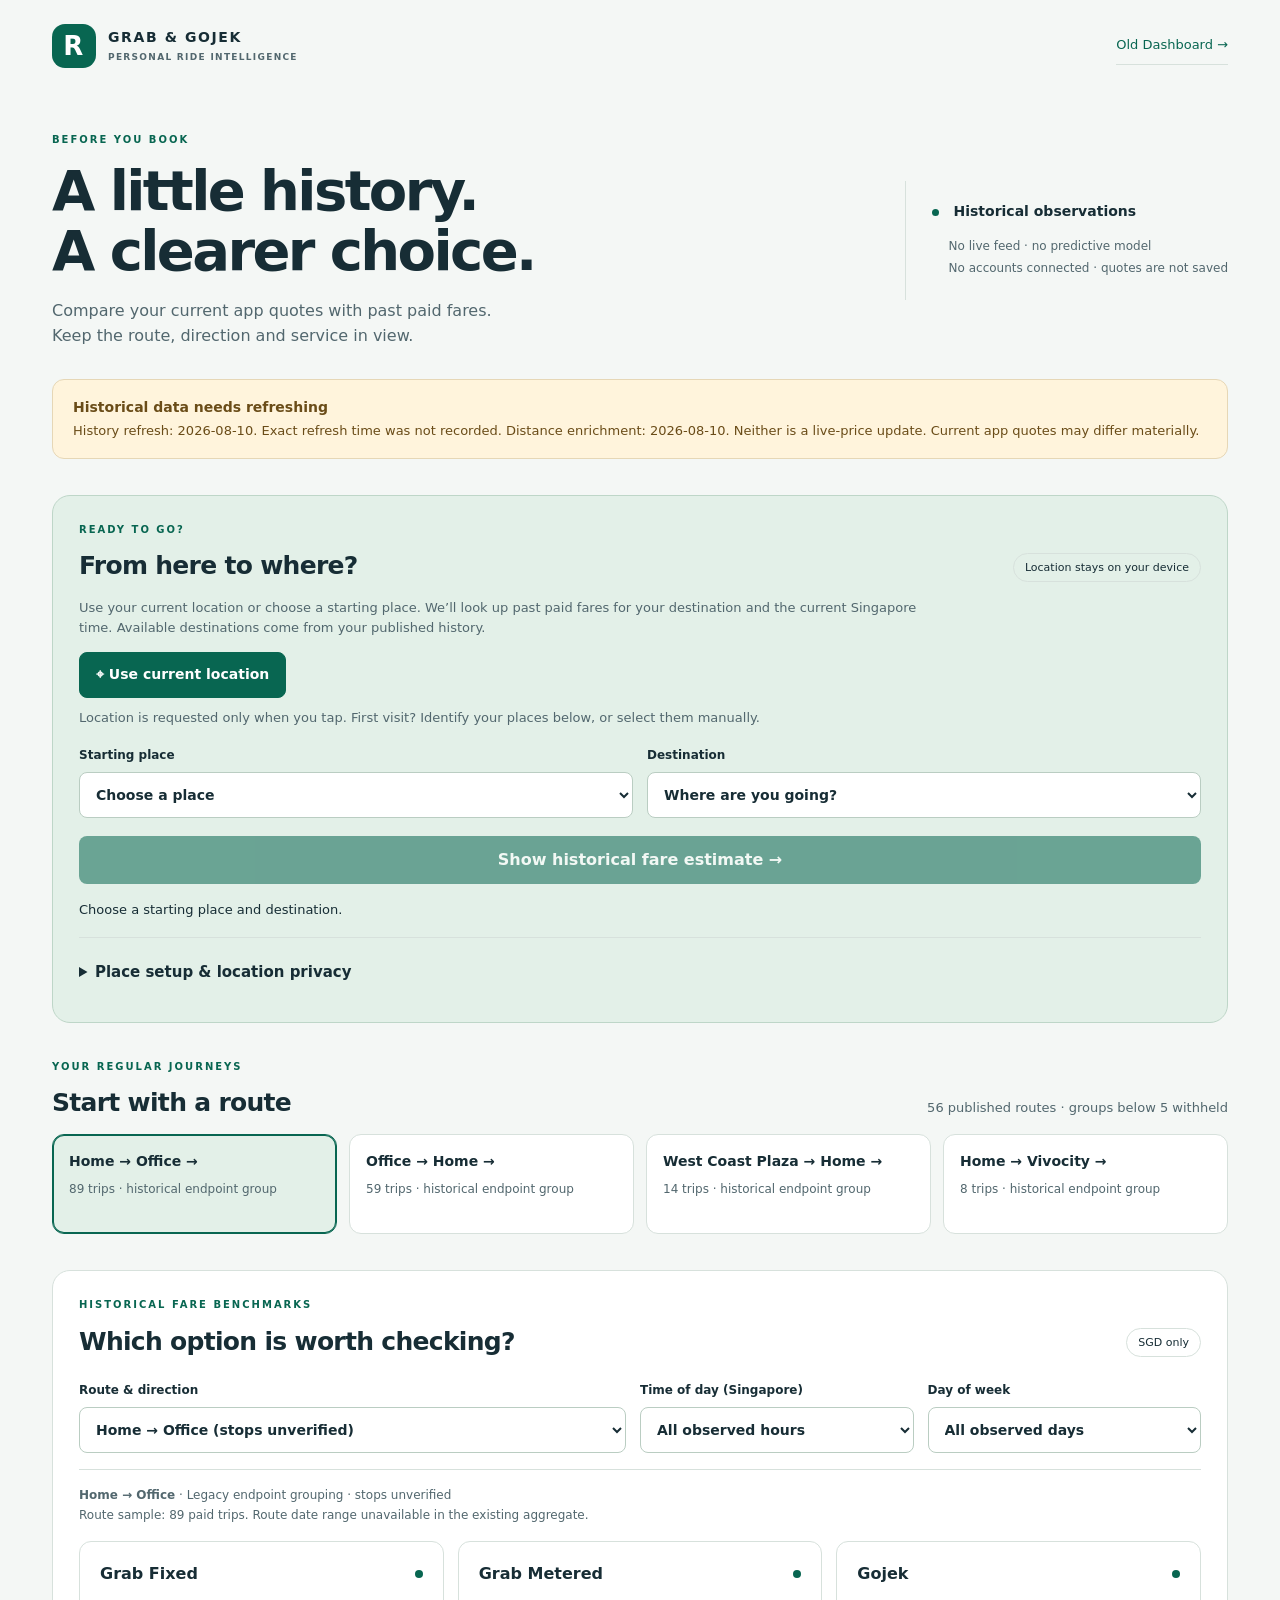
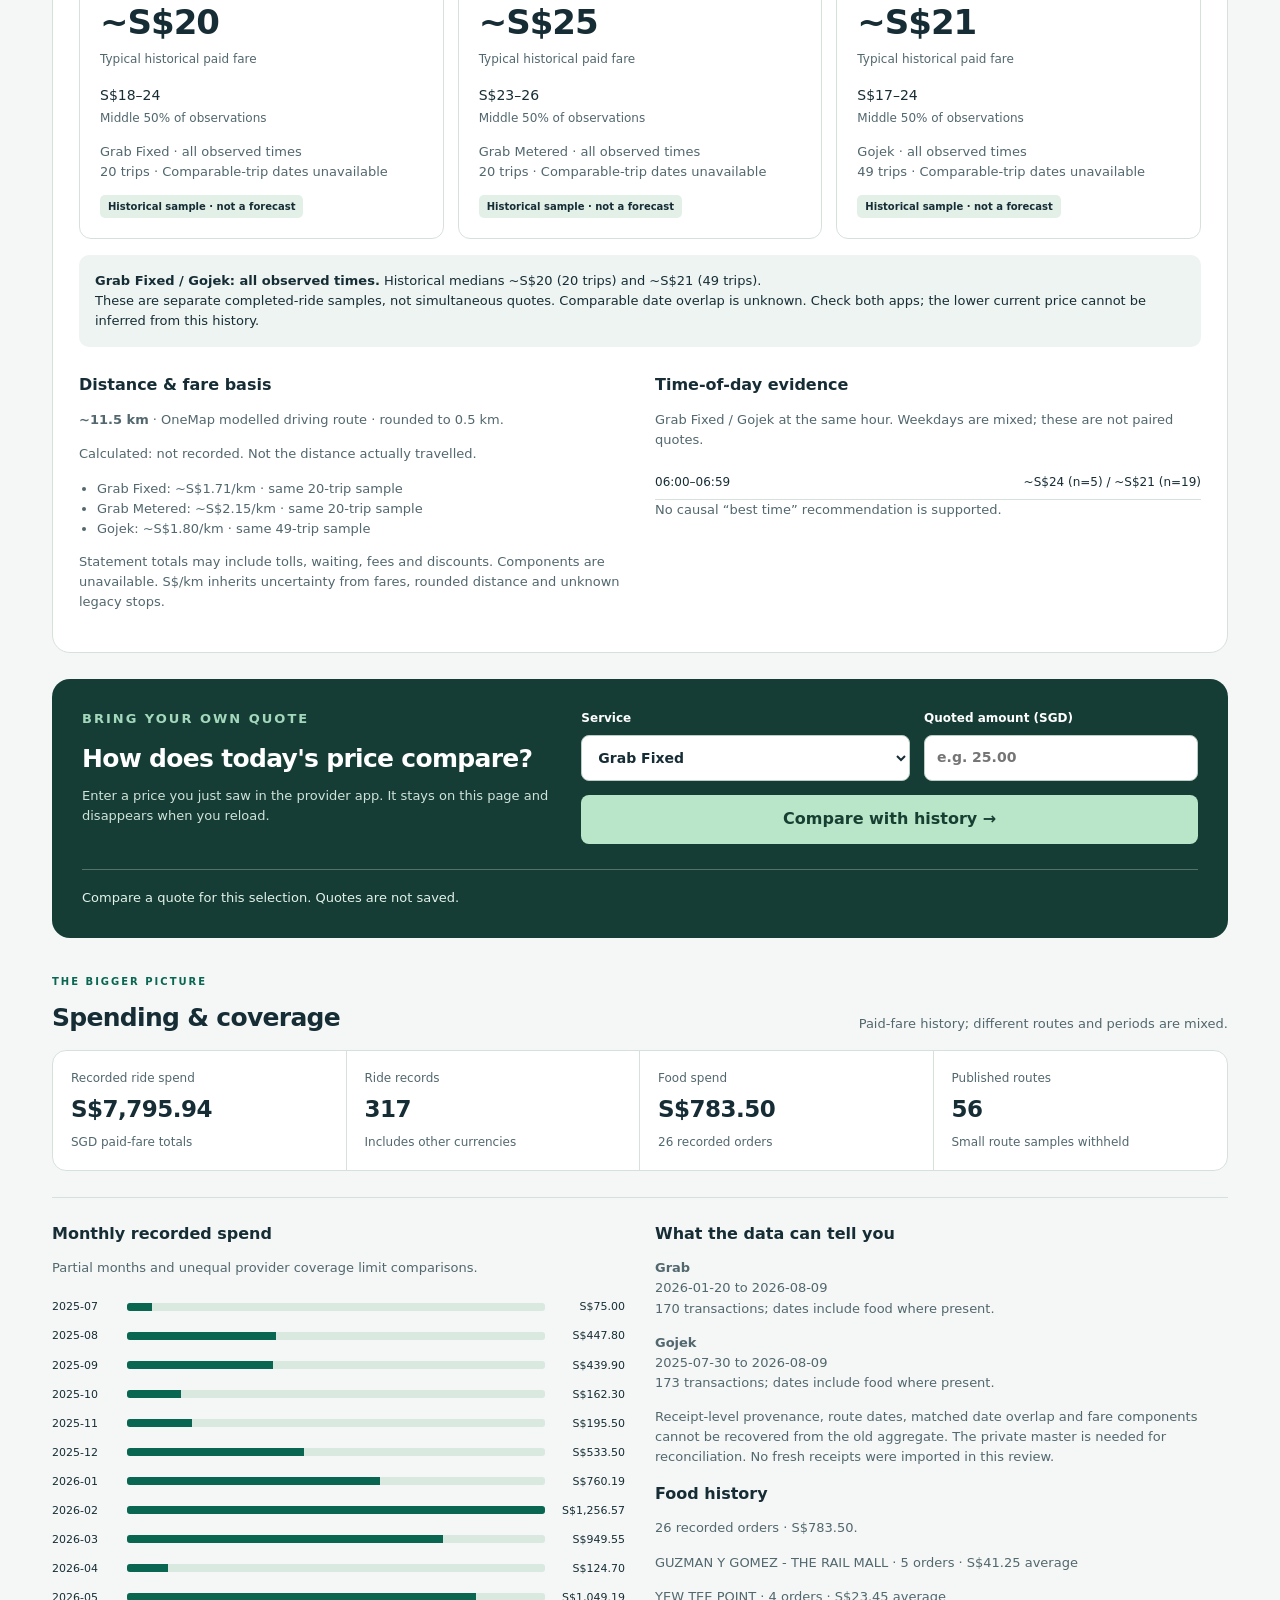
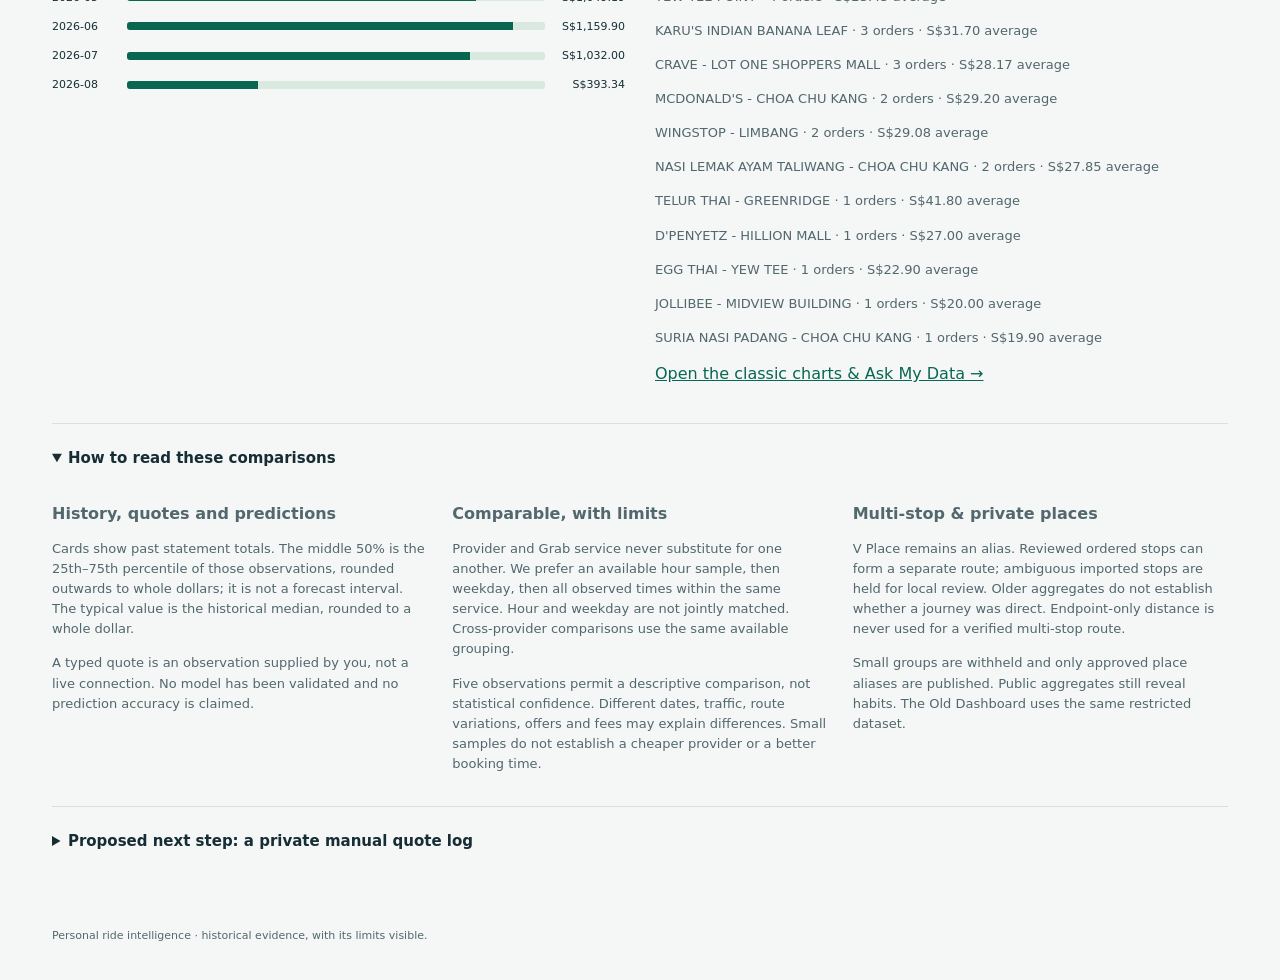
==== commit 36a95836: "Replace dashboard with transparent mobile booking evidence" ====
--- a/docs/index.html
+++ b/docs/index.html
@@ -1,220 +1,49 @@
 <!doctype html>
-<html lang="en">
+<html lang="en-SG">
 <head>
-  <meta charset="utf-8">
-  <meta name="viewport" content="width=device-width, initial-scale=1">
-  <title>Ride &amp; Food Intelligence</title>
-  <link rel="stylesheet" href="styles.css?v=5">
-
-  <!-- Monthly-chart safety rules retained from the working site. -->
-  <style>
-    .chart-card { overflow: hidden !important; }
-    .monthly-chart {
-      width: 100% !important;
-      min-width: 0 !important;
-      max-width: 100% !important;
-      overflow: hidden !important;
-    }
-    .monthly-bars {
-      width: 100% !important;
-      min-width: 0 !important;
-      max-width: 100% !important;
-      display: flex !important;
-      justify-content: space-between !important;
-      align-items: stretch !important;
-      gap: 4px !important;
-      overflow-x: hidden !important;
-      overflow-y: hidden !important;
-      scrollbar-width: none !important;
-    }
-    .monthly-bars::-webkit-scrollbar { display: none !important; }
-    .month-column {
-      flex: 1 1 0 !important;
-      width: auto !important;
-      min-width: 0 !important;
-      max-width: none !important;
-    }
-    .month-bar-area {
-      width: 100% !important;
-      min-width: 0 !important;
-    }
-    .month-stack { width: min(34px,72%) !important; }
-    .month-value {
-      font-size: 9px !important;
-      overflow: hidden !important;
-      white-space: nowrap !important;
-    }
-    .month-label {
-      min-width: 0 !important;
-      font-size: 9px !important;
-      white-space: nowrap !important;
-      overflow: hidden !important;
-    }
-  </style>
+  <meta charset="utf-8"><meta name="viewport" content="width=device-width, initial-scale=1">
+  <meta name="referrer" content="no-referrer">
+  <meta http-equiv="Content-Security-Policy" content="default-src 'self'; script-src 'self'; style-src 'self' 'unsafe-inline'; connect-src 'self'; img-src 'self' data:; object-src 'none'; base-uri 'none'; form-action 'none'">
+  <title>Grab &amp; Gojek · Booking intelligence</title>
+  <link rel="stylesheet" href="dashboard.css">
 </head>
 <body>
-  <header class="hero">
-    <div>
-      <div class="eyebrow">PERSONAL INTELLIGENCE</div>
-      <h1>Ride &amp; Food Intelligence</h1>
-      <p>Historical Grab + Gojek patterns, service-aware fare benchmarking, distance efficiency and food insights.</p>
-    </div>
-    <div class="privacy-pill">Aggregated data only</div>
-  </header>
-
-  <nav class="tabs">
-    <button class="tab active" data-tab="overview">Overview</button>
-    <button class="tab" data-tab="rides">Rides</button>
-    <button class="tab" data-tab="fare">Fare Checker</button>
-    <button class="tab" data-tab="food">Food</button>
-    <button class="tab" data-tab="agent">Ask My Data</button>
-  </nav>
-
-  <main>
-    <section id="overview" class="panel active">
-      <div id="summaryCards" class="cards"></div>
-
-      <div class="grid two">
-        <article class="card chart-card">
-          <h2>Monthly spend</h2>
-          <div id="monthlyChart"></div>
-        </article>
-
-        <article class="card">
-          <h2>Provider snapshot</h2>
-          <div id="providerSnapshot"></div>
-        </article>
-      </div>
-
-      <article class="card">
-        <h2>Core routes</h2>
-        <div class="table-wrap">
-          <table>
-            <thead>
-              <tr>
-                <th>Route</th>
-                <th>Trips</th>
-                <th>Typical</th>
-                <th>Grab avg</th>
-                <th>Gojek avg</th>
-                <th>Historical edge</th>
-              </tr>
-            </thead>
-            <tbody id="coreRoutes"></tbody>
-          </table>
-        </div>
-      </article>
+  <a class="skip" href="#main">Skip to route comparison</a>
+  <header><a class="brand" href="index.html"><span class="brand-mark" aria-hidden="true">R</span><span>GRAB &amp; GOJEK<small>PERSONAL RIDE INTELLIGENCE</small></span></a><a class="old-link" href="old-dashboard.html">Old Dashboard →</a></header>
+  <main id="main">
+    <section class="intro"><div><p class="eyebrow">BEFORE YOU BOOK</p><h1>A little history.<br>A clearer choice.</h1><p class="lead">Compare your current app quotes with past paid fares.<br>Keep the route, direction and service in view.</p></div><div class="truth"><span class="dot"></span> Historical observations<small>No live feed · no predictive model<br>No accounts connected · quotes are not saved</small></div></section>
+    <div id="freshness" class="notice" role="status">Loading historical evidence…</div>
+    <section class="booking-panel section" aria-labelledby="booking-title">
+      <div class="section-head"><div><p class="eyebrow">READY TO GO?</p><h2 id="booking-title">From here to where?</h2></div><span class="pill">Location stays on your device</span></div>
+      <p class="muted">Use your current location or choose a starting place. We’ll look up past paid fares for your destination and the current Singapore time. Available destinations come from your published history.</p>
+      <button id="use-location" class="location-button" type="button">⌖ Use current location</button>
+      <p id="location-status" class="muted" role="status">Location is requested only when you tap. First visit? Identify your places below, or select them manually.</p>
+      <form id="booking-form">
+        <div class="booking-fields"><label>Starting place<select id="booking-origin"><option value="">Choose a place</option></select></label><label>Destination<select id="booking-destination"><option value="">Where are you going?</option></select></label><label id="journey-picker" hidden>Journey &amp; ordered stops<select id="booking-journey"><option value="">Choose journey / stops</option></select></label></div>
+        <button id="show-estimate" class="primary" type="submit" disabled>Show historical fare estimate →</button>
+      </form>
+      <p id="booking-result" class="booking-result" aria-live="polite">Loading available journeys…</p>
+      <details id="place-setup"><summary>Place setup &amp; location privacy</summary>
+        <p>While at a place you use, tap <strong>Use current location</strong>, select its alias below, then identify this spot. The page can recognise it on later checks. Nearby or imprecise matches require manual selection; it does not look up addresses or infer road distance from GPS.</p>
+        <div class="place-fields"><label>Identify this spot as<select id="place-alias"><option value="">Choose a place alias</option></select></label><button id="save-place" class="secondary" type="button" disabled>Set this spot as selected place</button></div>
+        <label class="check-label"><input id="remember-places" type="checkbox">Remember configured places on this device</label>
+        <p class="muted">Off by default: coordinates disappear when you reload. If enabled, only your configured place points are saved in this browser, until you forget them or clear site data. No location trail, quotes or trips are saved. Browser storage is not encrypted by this app and other pages on the same site origin may access it. This dashboard sends no coordinates to a server; your browser or operating system may use its own location service.</p>
+        <p id="saved-places" class="muted"></p><button id="forget-places" class="secondary" type="button">Forget all configured places</button>
+      </details>
     </section>
-
-    <section id="rides" class="panel">
-      <article class="card">
-        <div class="section-head">
-          <div>
-            <h2>Route Explorer</h2>
-            <p>Compare historical fares, Grab booking types, timing, driving distance and S$/km.</p>
-          </div>
-          <select id="routeSelect"></select>
-        </div>
-        <div id="routeDetail"></div>
-      </article>
+    <section aria-labelledby="routes-title" class="section"><div class="section-head"><div><p class="eyebrow">YOUR REGULAR JOURNEYS</p><h2 id="routes-title">Start with a route</h2></div><p id="coverage" class="muted"></p></div><div id="frequent" class="route-grid"></div></section>
+    <section class="workbench" aria-labelledby="compare-title">
+      <div class="section-head"><div><p class="eyebrow">HISTORICAL FARE BENCHMARKS</p><h2 id="compare-title" tabindex="-1">Which option is worth checking?</h2></div><span class="pill">SGD only</span></div>
+      <div class="filters"><label>Route &amp; direction<select id="route"></select></label><label>Time of day (Singapore)<select id="hour"><option value="">All observed hours</option></select></label><label>Day of week<select id="weekday"><option value="">All observed days</option></select></label></div>
+      <div id="route-context" class="context"></div>
+      <div id="options" class="option-grid" aria-live="polite"></div>
+      <div id="comparison" class="comparison"></div>
+      <div class="detail-grid"><article><h3>Distance &amp; fare basis</h3><div id="distance"></div></article><article><h3>Time-of-day evidence</h3><div id="timing"></div></article></div>
     </section>
-
-    <section id="fare" class="panel">
-      <article class="card fare-box">
-        <h2>Is this quoted fare good?</h2>
-        <p>
-          Compare a current quote with your own history using route, provider,
-          Grab pricing type, time of travel, weekday, driving distance and S$/km.
-          The score is from 0 to 5.
-        </p>
-
-        <div class="form-grid">
-          <label>
-            Route
-            <select id="fareRoute"></select>
-          </label>
-
-          <label>
-            Provider
-            <select id="fareProvider">
-              <option>Grab</option>
-              <option>Gojek</option>
-              <option value="Overall">Either / overall</option>
-            </select>
-          </label>
-
-          <label id="farePricingLabel">
-            Grab pricing type
-            <select id="farePricingType">
-              <option value="Any">Not sure / any Grab</option>
-            </select>
-          </label>
-
-          <label>
-            Quoted fare (SGD)
-            <input
-              id="fareAmount"
-              type="number"
-              step="0.01"
-              min="0"
-              placeholder="e.g. 24.90"
-            >
-          </label>
-
-          <button id="checkFare">Check fare</button>
-        </div>
-
-        <div id="fareResult" class="result-box muted">
-          Enter a fare to compare it with your history.
-        </div>
-      </article>
-    </section>
-
-    <section id="food" class="panel">
-      <div class="grid two">
-        <article class="card">
-          <h2>Food overview</h2>
-          <div id="foodSummary"></div>
-        </article>
-
-        <article class="card">
-          <h2>Most ordered</h2>
-          <div id="topFood"></div>
-        </article>
-      </div>
-    </section>
-
-    <section id="agent" class="panel">
-      <article class="card">
-        <h2>Ask My Data</h2>
-        <p>
-          This version answers common questions from the aggregated dataset
-          without sending your data to an external AI service.
-        </p>
-
-        <div class="chips">
-          <button data-q="What is my normal fare from home to office?">Home → Office fare</button>
-          <button data-q="Which is cheaper from home to office?">Cheaper to office</button>
-          <button data-q="How much have I spent on rides?">Ride spend</button>
-          <button data-q="What food do I order most?">Top food</button>
-        </div>
-
-        <div class="ask-row">
-          <input id="agentQuestion" placeholder="Ask about fares, routes, spending or food">
-          <button id="askButton">Ask</button>
-        </div>
-
-        <div id="agentAnswer" class="result-box">
-          Try one of the quick questions above.
-        </div>
-      </article>
-    </section>
-  </main>
-
-  <footer>
-    Based on historical data only. It does not query live Grab or Gojek prices.
-  </footer>
-
-  <script src="app.js?v=14"></script>
-</body>
-</html>
+    <section class="quote-panel" aria-labelledby="quote-title"><div><p class="eyebrow">BRING YOUR OWN QUOTE</p><h2 id="quote-title">How does today's price compare?</h2><p>Enter a price you just saw in the provider app. It stays on this page and disappears when you reload.</p></div><form id="quote-form"><label>Service<select id="quote-service"><option value="Grab|Fixed">Grab Fixed</option><option value="Grab|Metered">Grab Metered</option><option value="Gojek|Any">Gojek</option><option value="Grab|Premium">Grab Premium / Plus</option></select></label><label>Quoted amount (SGD)<input id="quote-amount" type="number" step="0.01" min="0.01" inputmode="decimal" placeholder="e.g. 25.00" required></label><button class="primary" type="submit">Compare with history →</button></form><div id="quote-result" class="quote-result" aria-live="polite">No quote entered. Compare the current prices in both apps before choosing.</div></section>
+    <section class="section" aria-labelledby="history-title"><div class="section-head"><div><p class="eyebrow">THE BIGGER PICTURE</p><h2 id="history-title">Spending &amp; coverage</h2></div><p class="muted">Paid-fare history; different routes and periods are mixed.</p></div><div id="totals" class="totals"></div><div class="detail-grid history"><article><h3>Monthly recorded spend</h3><p class="muted">Partial months and unequal provider coverage limit comparisons.</p><div id="monthly"></div></article><article><h3>What the data can tell you</h3><div id="sources"></div><h3>Food history</h3><div id="food"></div><a href="old-dashboard.html">Open the classic charts &amp; Ask My Data →</a></article></div></section>
+    <section class="method section"><details open><summary>How to read these comparisons</summary><div class="method-grid"><div><h3>History, quotes and predictions</h3><p>Cards show past statement totals. The middle 50% is the 25th–75th percentile of those observations, rounded outwards to whole dollars; it is not a forecast interval. The typical value is the historical median, rounded to a whole dollar.</p><p>A typed quote is an observation supplied by you, not a live connection. No model has been validated and no prediction accuracy is claimed.</p></div><div><h3>Comparable, with limits</h3><p>Provider and Grab service never substitute for one another. We prefer an available hour sample, then weekday, then all observed times within the same service. Hour and weekday are not jointly matched. Cross-provider comparisons use the same available grouping.</p><p>Five observations permit a descriptive comparison, not statistical confidence. Different dates, traffic, route variations, offers and fees may explain differences. Small samples do not establish a cheaper provider or a better booking time.</p></div><div><h3>Multi-stop &amp; private places</h3><p>V Place remains an alias. Reviewed ordered stops can form a separate route; ambiguous imported stops are held for local review. Older aggregates do not establish whether a journey was direct. Endpoint-only distance is never used for a verified multi-stop route.</p><p>Small groups are withheld and only approved place aliases are published. Public aggregates still reveal habits. The Old Dashboard uses the same restricted dataset.</p></div></div></details>
+    <details><summary>Proposed next step: a private manual quote log</summary><p><strong>Proposal only — no quote logger is enabled.</strong> A useful first version would record an alias-only ordered route, service, observation time, quoted range, fee inclusion, chosen option and a separately entered final paid fare. This captures rejected quotes as well as the booked option.</p><p>Preferred pilot: explicit opt-in, on-device storage with delete/export controls, no GPS in log records, no screenshots or receipt uploads, no background sync. Device access and backups can still expose it; browser storage is not encrypted by this app. A paired comparison needs quotes captured close together, and metered estimates must retain their range. Logger storage needs your approval before implementation; the optional place setup above saves only location anchors.</p></details></section>
+  </main><footer>Personal ride intelligence · historical evidence, with its limits visible.</footer>
+  <script src="evidence.js"></script><script src="location.js"></script><script src="booking.js"></script><script src="dashboard.js"></script>
+</body></html>
--- a/docs/dashboard.css
+++ b/docs/dashboard.css
@@ -0,0 +1,5 @@
+:root{--ink:#172d35;--muted:#52676e;--paper:#f4f7f5;--line:#d7e1dc;--teal:#086651;--mint:#e3f0e8;--amber:#79510c;--cream:#fff4dc}*{box-sizing:border-box}body{margin:0;background:var(--paper);color:var(--ink);font:16px/1.55 system-ui,-apple-system,BlinkMacSystemFont,"Segoe UI",sans-serif}a{color:var(--teal)}button,input,select{font:inherit}button,a,input,select,summary{-webkit-tap-highlight-color:transparent}button{cursor:pointer}button:focus-visible,a:focus-visible,input:focus-visible,select:focus-visible,summary:focus-visible{outline:3px solid #1b896d;outline-offset:4px}.skip{position:absolute;left:10px;top:-100px;background:white;padding:12px;z-index:9}.skip:focus{top:10px}header{max-width:1240px;margin:auto;padding:24px 32px;display:flex;align-items:center;justify-content:space-between;gap:20px}.brand{display:flex;gap:12px;align-items:center;text-decoration:none;font-size:14px;font-weight:800;letter-spacing:1.6px;color:var(--ink)}.brand small{display:block;font-size:9px;letter-spacing:1.3px;color:var(--muted);margin-top:2px}.brand-mark{display:grid;place-items:center;background:var(--teal);color:white;border-radius:13px;width:44px;height:44px;font-size:26px}.old-link{font-size:13px;text-decoration:none;border-bottom:1px solid var(--line);padding:8px 0;white-space:nowrap}main{max-width:1240px;margin:auto;padding:0 32px}h1,h2,h3,p{margin-top:0}h1{font-size:clamp(36px,4.4vw,56px);font-weight:650;line-height:1.08;letter-spacing:-2.6px;margin-bottom:18px}h2{font-size:25px;line-height:1.25;letter-spacing:-.7px;margin-bottom:12px}h3{font-size:16px;margin-bottom:12px}p{margin-bottom:14px}.intro{display:flex;align-items:center;justify-content:space-between;gap:30px;padding:40px 0 30px}.eyebrow{font-size:10px;letter-spacing:2px;font-weight:750;color:var(--teal);margin-bottom:13px}.lead{color:var(--muted);font-size:16px;margin:0}.truth{border-left:1px solid var(--line);padding:20px 0 20px 26px;font-size:14px;font-weight:650;min-width:240px}.truth small{font-size:12px;line-height:1.9;display:block;color:var(--muted);font-weight:400;margin:12px 0 0 17px}.dot{display:inline-block;width:7px;height:7px;background:var(--teal);border-radius:50%;margin-right:10px}.notice{border:1px solid #e6d7b6;border-radius:12px;padding:16px 20px;color:#6a4c18;background:var(--cream);font-size:13px;line-height:1.7}.notice strong{display:block;font-size:14px}.section{margin:36px 0}.section-head{display:flex;justify-content:space-between;align-items:end;gap:20px;margin-bottom:16px}.section-head h2{margin:0}.section-head p:last-child{margin-bottom:0}.muted{color:var(--muted);font-size:13px}.route-grid{display:grid;grid-template-columns:repeat(4,minmax(0,1fr));gap:12px}.route-card{border:1px solid var(--line);background:#fff;border-radius:12px;text-align:left;padding:16px;color:var(--ink);min-height:100px;display:flex;flex-direction:column;gap:7px}.route-card[aria-pressed=true]{border-color:var(--teal);background:var(--mint);box-shadow:inset 0 0 0 1px var(--teal)}.route-card strong{font-size:14px}.route-card span{font-size:12px;color:var(--muted)}.workbench{background:white;border:1px solid var(--line);border-radius:18px;padding:26px}.pill{border:1px solid var(--line);border-radius:20px;padding:5px 11px;font-size:11px;white-space:nowrap}.filters{display:grid;grid-template-columns:2fr 1fr 1fr;gap:14px;margin:24px 0 16px}label{display:flex;flex-direction:column;gap:7px;font-size:12px;font-weight:650}select,input{width:100%;min-width:0;border:1px solid #bacdc2;border-radius:8px;background:#fff;padding:11px 12px;color:var(--ink);font-size:14px;min-height:46px}.context{font-size:12px;line-height:1.7;color:var(--muted);border-top:1px solid var(--line);padding:15px 0}.option-grid{display:grid;grid-template-columns:repeat(3,minmax(0,1fr));gap:14px}.option{border:1px solid var(--line);border-radius:12px;padding:20px;min-width:0}.option h3{display:flex;justify-content:space-between;align-items:center}.service-dot{height:8px;width:8px;border-radius:50%;background:var(--teal)}.option .value{font-size:34px;line-height:1.2;letter-spacing:-1px;margin:16px 0 3px;font-weight:650}.option small{font-size:12px;color:var(--muted)}.option .range{font-size:14px;margin:14px 0}.badge{font-size:10px;font-weight:650;display:inline-block;background:var(--mint);padding:4px 8px;border-radius:5px;margin-top:12px}.badge.low{background:var(--cream);color:var(--amber)}.option.empty{background:#f8faf9}.option.empty .value{font-size:19px;letter-spacing:0;margin-top:24px}.comparison{font-size:13px;background:#edf4f1;padding:16px;border-radius:10px;margin-top:16px}.detail-grid{display:grid;grid-template-columns:1fr 1fr;gap:30px;margin-top:26px}.detail-grid article{min-width:0}.detail-grid p{font-size:13px;color:var(--muted)}.detail-grid ul{padding-left:18px;font-size:13px;color:var(--muted)}.timing-row{display:flex;justify-content:space-between;gap:16px;font-size:12px;border-bottom:1px solid var(--line);padding:8px 0}.quote-panel{display:grid;grid-template-columns:1fr 1.3fr;gap:25px;background:#153d35;color:white;padding:30px;border-radius:18px;margin-top:26px}.quote-panel .eyebrow{color:#a3d8bd}.quote-panel p{font-size:13px;color:#d0e3d9}.quote-panel form{display:grid;grid-template-columns:1.2fr 1fr;gap:14px;align-content:center}.primary{grid-column:1/-1;border:0;border-radius:8px;background:#b9e5c8;color:#173f32;padding:12px;font-weight:700;min-height:46px}.quote-result{grid-column:1/-1;border-top:1px solid #537367;padding-top:18px;font-size:13px;color:#e3f2e9}.quote-result p{margin:6px 0 0}.totals{display:grid;grid-template-columns:repeat(4,minmax(0,1fr));border:1px solid var(--line);border-radius:14px;background:white}.total{padding:18px;border-right:1px solid var(--line)}.total:last-child{border-right:0}.total span{display:block;color:var(--muted);font-size:12px}.total strong{display:block;font-size:23px;letter-spacing:-.5px;margin:5px 0}.history{border-top:1px solid var(--line);padding-top:24px}.month-row{display:grid;grid-template-columns:65px 1fr 70px;align-items:center;gap:10px;font-size:11px;padding:6px 0}.month-bar{height:8px;background:#d9e9e0;border-radius:3px;overflow:hidden}.month-bar i{height:100%;background:var(--teal);display:block}.month-row .amount{text-align:right}details{border-top:1px solid var(--line);padding:18px 0;font-size:13px;color:var(--muted)}summary{cursor:pointer;font-size:15px;font-weight:650;color:var(--ink);padding:5px 0;min-height:40px}.method-grid{display:grid;grid-template-columns:repeat(3,minmax(0,1fr));gap:25px;padding-top:20px}details>p{margin-top:18px;max-width:900px}footer{max-width:1240px;margin:auto;padding:8px 32px 36px;font-size:11px;color:var(--muted)}@media(max-width:900px){.route-grid{grid-template-columns:repeat(2,minmax(0,1fr))}.intro{gap:20px}.truth{min-width:200px}.option{padding:16px}.method-grid{grid-template-columns:1fr}.quote-panel{grid-template-columns:1fr}.quote-panel>div>p{margin-bottom:0}.totals{grid-template-columns:repeat(2,minmax(0,1fr))}.total:nth-child(2){border-right:0}.total:nth-child(-n+2){border-bottom:1px solid var(--line)}}@media(max-width:600px){header{padding:18px}.brand{font-size:11px;letter-spacing:.8px}.brand small{font-size:8px;letter-spacing:.5px}.brand-mark{width:36px;height:36px;border-radius:10px}.old-link{font-size:11px}main{padding:0 18px}.intro{padding-top:20px;display:block}h1{letter-spacing:-1.6px}.truth{margin-top:24px;border-left:0;padding:0;min-width:0}.truth small{margin:6px 0 0;line-height:1.7}.truth small br{display:initial}.lead{font-size:14px}.section-head{align-items:start;flex-direction:column;gap:10px}h2{font-size:22px}.route-card{padding:13px}.route-card strong{font-size:13px}.workbench{padding:18px;border-radius:14px}.filters{grid-template-columns:1fr 1fr}.filters>label:first-child{grid-column:1/-1}.option-grid{grid-template-columns:1fr}.option{padding:18px;display:grid;grid-template-columns:1fr 1fr;gap:4px 16px}.option h3,.option .meta,.option .badge{grid-column:1/-1}.option .value{margin:6px 0}.option .range{margin:10px 0}.option>small{grid-column:1}.option .badge{justify-self:start}.option.empty{display:block;min-height:160px}.detail-grid{grid-template-columns:1fr;gap:20px}.quote-panel{padding:22px 18px}.quote-panel form{grid-template-columns:1fr}.total{padding:14px}.total strong{font-size:21px}footer{padding:8px 18px 28px}select{font-size:13px;padding:11px 8px}.notice{padding:15px}.context{overflow-wrap:anywhere}}
+/* Mobile-first booking entry; all place controls remain usable without GPS. */
+[hidden]{display:none!important}.booking-panel{background:#e3f0e8;border:1px solid #bed6c8;border-radius:18px;padding:26px}.booking-panel>p{max-width:850px}.booking-fields{display:grid;grid-template-columns:1fr 1fr;gap:14px;margin:18px 0}.booking-fields #journey-picker{grid-column:1/-1}.booking-panel .primary{background:var(--teal);color:white;width:100%}.location-button,.secondary{border:1px solid #a3bcad;border-radius:8px;padding:11px 16px;min-height:46px;color:var(--ink);background:white;font-weight:650;font-size:14px}.location-button{background:var(--teal);color:white;border-color:var(--teal);margin-bottom:10px}button:disabled{cursor:not-allowed;opacity:.55}.booking-result{font-size:13px;margin:16px 0}.booking-panel details{padding-bottom:0}.place-fields{display:grid;grid-template-columns:1fr 1fr;align-items:end;gap:14px;max-width:800px}.check-label{display:flex;flex-direction:row;align-items:center;gap:10px;font-size:13px;margin:20px 0 10px}.check-label input{width:20px;min-height:20px;height:20px;flex-shrink:0;accent-color:var(--teal)}#compare-title{scroll-margin-top:20px}@media(max-width:600px){.booking-panel{padding:18px;border-radius:14px}.booking-fields,.place-fields{grid-template-columns:1fr}.booking-panel .pill{font-size:10px}.location-button{width:100%}.booking-panel summary{font-size:14px}.booking-panel select{font-size:16px}.booking-panel button{font-size:14px}.intro .truth{display:none}}
+@media(max-width:600px){.intro{padding:12px 0 16px}.intro h1{font-size:28px;letter-spacing:-1px;margin-bottom:6px}.intro .eyebrow{margin-bottom:8px}.intro .lead{display:none}}
+@media(prefers-reduced-motion:reduce){html{scroll-behavior:auto}}
